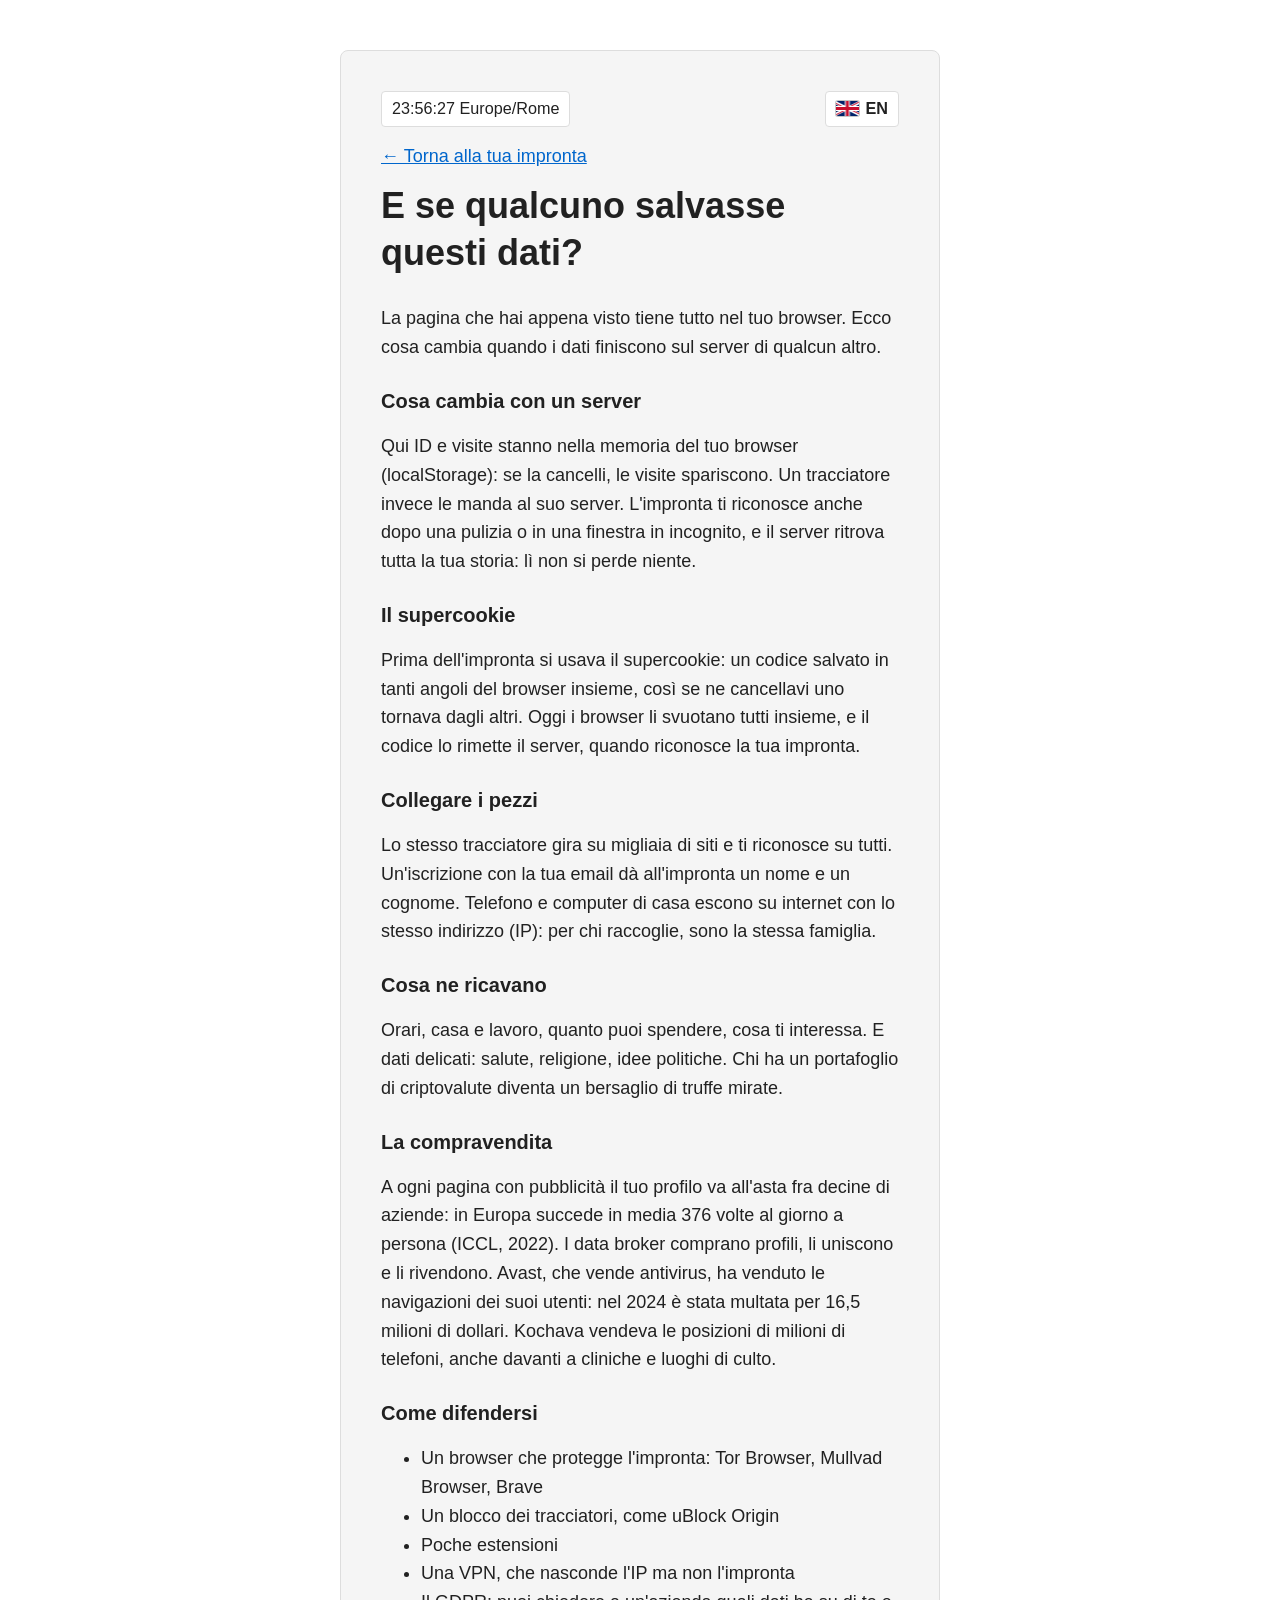
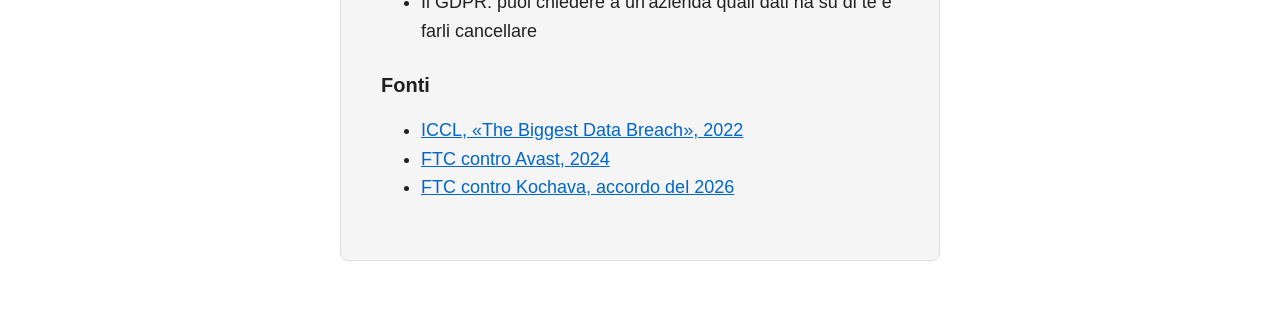
==== server/index.html @ 1a207816 "feat: pagina "E se qualcuno salvasse questi dati?" e grafica piu' coerente - server/index.html (df.a" ====
<!DOCTYPE html>
<html lang="it">
<!--
  File: server/index.html
  Author: AlbGri
  Copyright: (c) 2026 Alberto G. - Licensed under AGPL-3.0
  Created: 2026-11-08
  Description: Cosa farebbe con questi dati chi li salva su un server
-->
<head>
    <meta charset="UTF-8">
    <meta name="viewport" content="width=device-width, initial-scale=1.0">

    <!-- Profilo di visibilita' "solo col link": l'unica misura che vale anche su github.io -->
    <meta name="robots" content="noindex">

    <meta name="referrer" content="no-referrer">

    <meta http-equiv="Content-Security-Policy" content="
        default-src 'self';
        script-src 'self';
        connect-src 'self';
        style-src 'self';
        img-src 'self' data:;
        frame-src 'none';
        font-src 'self';
        base-uri 'self';
        upgrade-insecure-requests
    ">

    <title data-i18n="server.titolo">Digital Fingerprint</title>

    <link rel="license" href="https://www.gnu.org/licenses/agpl-3.0.html">

    <link rel="icon" type="image/png" href="../favicon.png">
    <link rel="stylesheet" href="../css/style.css">

    <script src="../js/i18n.js" defer></script>
    <script src="../js/clock.js" defer></script>
    <script src="../js/torna.js" defer></script>
</head>
<body>
    <main class="form-container server-pagina">
        <div class="top-bar">
            <button id="clock" type="button" class="clock" aria-controls="timezone-select"></button>
            <button id="language-toggle" type="button" class="language-toggle"></button>
            <select id="timezone-select" class="timezone-select" hidden></select>
        </div>

        <a href="../" class="torna" data-torna data-i18n="server.torna"></a>

        <h1 data-i18n="server.titolo"></h1>
        <p data-i18n="server.intro"></p>

        <h2 data-i18n="server.c1.titolo"></h2>
        <p data-i18n="server.c1.testo"></p>

        <h2 data-i18n="server.c2.titolo"></h2>
        <p data-i18n="server.c2.testo"></p>

        <h2 data-i18n="server.c3.titolo"></h2>
        <p data-i18n="server.c3.testo"></p>

        <h2 data-i18n="server.c4.titolo"></h2>
        <p data-i18n="server.c4.testo"></p>

        <h2 data-i18n="server.c5.titolo"></h2>
        <p data-i18n="server.c5.testo"></p>

        <h2 data-i18n="server.c6.titolo"></h2>
        <ul>
            <li data-i18n="server.c6.browser"></li>
            <li data-i18n="server.c6.blocco"></li>
            <li data-i18n="server.c6.estensioni"></li>
            <li data-i18n="server.c6.vpn"></li>
            <li data-i18n="server.c6.gdpr"></li>
        </ul>

        <h2 data-i18n="server.fonti"></h2>
        <ul>
            <li><a href="https://iccl.ie/news/iccl-report-on-the-scale-of-real-time-bidding-data-broadcasts-in-the-u-s-and-europe" rel="noopener" data-i18n="server.fonti.iccl"></a></li>
            <li><a href="https://www.ftc.gov/news-events/news/press-releases/2024/02/ftc-order-will-ban-avast-selling-browsing-data-advertising-purposes-require-it-pay-165-million-over" rel="noopener" data-i18n="server.fonti.avast"></a></li>
            <li><a href="https://www.ftc.gov/news-events/news/press-releases/2026/05/ftc-ban-kochava-subsidiary-selling-sensitive-location-data-settle-charges-they-sold-location-data" rel="noopener" data-i18n="server.fonti.kochava"></a></li>
        </ul>
    </main>
</body>
</html>
---- css/style.css ----
/**
 * File: style.css
 * Author: AlbGri
 * Copyright: (c) 2025 Alberto G. - Licensed under AGPL-3.0
 * Created: 2025-10-22
 * Description: Stili della pagina, presi da quelli di albgri.com: solo le regole usate
 */

/* ==================== VARIABILI CSS ==================== */
:root {
    /* Palette colori principale con contrasto WCAG AA */
    --color-primary: #0066cc;
    --color-text: #212121;
    --color-text-light: #666666;
    --color-background: #f5f5f5;
    --color-border: #dddddd;
    --color-code-bg: #f4f4f4;

    /* Colori semantici */
    --color-error: #d32f2f;
    --color-error-bg: #ffe6e6;
    --color-button-success: #4CAF50;
    --color-button-success-hover: #45a049;
    --color-body-bg: #ffffff;
    --color-fp-data-border: rgba(0, 0, 0, 0.05);

    /* Dimensioni e spaziature con logical properties */
    --max-width: 800px;
    --border-radius: 4px;
    --border-radius-md: 5px;
    --border-radius-lg: 8px;
    --spacing-sm: 10px;
    --spacing-md: 15px;
    --spacing-lg: 20px;
    --spacing-xl: 40px;

    /* Transizioni */
    --transition-fast: 0.2s ease-in-out;

    /* Focus outline per accessibilita */
    --focus-outline: 2px solid var(--color-primary);
    --focus-offset: 2px;
}

/* ==================== CASCADE LAYERS ==================== */
/* Organizzazione CSS in layer per specificita controllata */

@layer reset, base, components;

@layer reset {
    /* Box-sizing universale per calcoli dimensioni piu prevedibili */
    *,
    *::before,
    *::after {
        box-sizing: border-box;
    }

    /* Reset margini e padding */
    html, body {
        margin: 0;
        padding: 0;
    }
}

@layer base {
    /* ==================== STILI BASE ==================== */
    
    /* Centralizzazione cursor per elementi interattivi */
    button, .btn-verde {
        cursor: pointer;
    }

    /* Pulsanti con il carattere della pagina: il browser darebbe il suo, diverso dai link */
    button {
        font: inherit;
    }
    
    body {
        font-family: -apple-system, BlinkMacSystemFont, 'Segoe UI', Roboto, 'Helvetica Neue', Arial, sans-serif;
        max-width: var(--max-width);
        margin-block: 50px;
        margin-inline: auto;
        padding-inline: var(--spacing-lg);
        line-height: 1.6;
        color: var(--color-text);
        background-color: var(--color-body-bg);

        /* Migliora rendering del testo */
        -webkit-font-smoothing: antialiased;
        -moz-osx-font-smoothing: grayscale;
        text-rendering: optimizeLegibility;
    }

    h1, h2, h3, h4, h5, h6 {
        line-height: 1.3;
        margin-block-start: 1.5em;
        margin-block-end: 0.5em;
    }

    h1 {
        color: var(--color-text);
        border-block-end: 2px solid var(--color-text);
        padding-block-end: var(--spacing-sm);
        margin-block-start: 0;
        font-size: 2em;
    }

    /* Focus visibile per accessibilita WCAG 2.1 */
    a, button, input, textarea, select {
        &:focus {
            outline: var(--focus-outline);
            outline-offset: var(--focus-offset);
        }

        /* Rimuovi outline per mouse, mantienilo per tastiera */
        &:focus:not(:focus-visible) {
            outline: none;
        }

        &:focus-visible {
            outline: var(--focus-outline);
            outline-offset: var(--focus-offset);
        }
    }
}

@layer components {
    /* ==================== ACCESSIBILITA ==================== */
    
    /* Skip link per screen reader WCAG 2.1 */
    .skip-link {
        position: absolute;
        inset-block-start: 0;
        inset-inline-start: 0;
        /* spostato della sua altezza, qualunque sia: un valore fisso lo lasciava sporgere */
        transform: translateY(calc(-100% - 4px));
        background: var(--color-primary);
        color: white;
        padding-block: 8px;
        padding-inline: 16px;
        text-decoration: none;
        z-index: 100;
        font-weight: bold;

        &:focus {
            transform: none;
        }
    }

    /* Bottone verde delle azioni */
    .btn-verde {
        background-color: var(--color-button-success);
        color: white;
        padding-block: 0.75rem;
        padding-inline: 2rem;
        border: none;
        border-radius: var(--border-radius);
        font-size: 1rem;
        font-weight: 500;
        transition: background-color var(--transition-fast);
        min-block-size: 44px;
        min-inline-size: 44px;

        &:hover {
            background-color: var(--color-button-success-hover);
        }

        &:disabled,
        &[aria-busy="true"] {
            opacity: 0.6;
            cursor: not-allowed;
        }
    }

    .fingerprint-section {
        margin-block: var(--spacing-lg);
    }

    /* Riquadro che contiene la pagina */
    .form-container {
        max-inline-size: 600px;
        margin-block: 2rem;
        margin-inline: auto;
        padding: 2rem;
        background: var(--color-background);
        border-radius: var(--border-radius-lg);
        border: 1px solid var(--color-border);

        h1 {
            margin-block-start: 0;
            border-block-end: 0;
        }
    }

    /* Barra in alto: orologio con il fuso a sinistra, lingua a destra, elenco dei fusi sotto */
    .top-bar {
        display: flex;
        flex-wrap: wrap;
        justify-content: space-between;
        align-items: center;
        gap: var(--spacing-sm);
        margin-block-end: var(--spacing-md);
    }

    .clock,
    .language-toggle,
    .timezone-select {
        font: inherit;
        font-size: 0.9em;
        padding: 4px 10px;
        color: var(--color-text);
        background: var(--color-body-bg);
        border: 1px solid var(--color-border);
        border-radius: var(--border-radius);
    }

    /* Un fuso lungo (America/Argentina/Buenos_Aires) non deve allargare la pagina sul telefono */
    .clock {
        min-inline-size: 0;
        overflow: hidden;
        text-overflow: ellipsis;
        white-space: nowrap;
        font-variant-numeric: tabular-nums;
    }

    .timezone-select {
        flex-basis: 100%;
        min-inline-size: 0;
    }

    /* Mostra la lingua verso cui si passa: bandiera disegnata qui, non emoji (su Windows diventa due lettere) */
    .language-toggle {
        display: inline-flex;
        align-items: center;
        gap: 0.4em;
        white-space: nowrap;
        font-weight: 600;
    }

    .language-toggle::before {
        content: '';
        width: 1.4em;
        height: 0.93em;
        border-radius: 2px;
        box-shadow: 0 0 0 1px rgb(128 128 128 / 0.45);
        background: center / cover no-repeat;
    }

    .language-toggle[data-flag='en']::before {
        background-image: url("data:image/svg+xml,%3Csvg%20xmlns%3D'http%3A%2F%2Fwww.w3.org%2F2000%2Fsvg'%20viewBox%3D'0%200%2060%2030'%3E%3CclipPath%20id%3D'c'%3E%3Cpath%20d%3D'M30%2015h30v15zv15H0zH0V0zV0h30z'%2F%3E%3C%2FclipPath%3E%3Cpath%20d%3D'M0%200v30h60V0z'%20fill%3D'%23012169'%2F%3E%3Cpath%20d%3D'M0%200l60%2030m0-30L0%2030'%20stroke%3D'%23fff'%20stroke-width%3D'6'%2F%3E%3Cpath%20d%3D'M0%200l60%2030m0-30L0%2030'%20clip-path%3D'url(%23c)'%20stroke%3D'%23C8102E'%20stroke-width%3D'4'%2F%3E%3Cpath%20d%3D'M30%200v30M0%2015h60'%20stroke%3D'%23fff'%20stroke-width%3D'10'%2F%3E%3Cpath%20d%3D'M30%200v30M0%2015h60'%20stroke%3D'%23C8102E'%20stroke-width%3D'6'%2F%3E%3C%2Fsvg%3E");
    }

    .language-toggle[data-flag='it']::before {
        background-image: url("data:image/svg+xml,%3Csvg%20xmlns%3D'http%3A%2F%2Fwww.w3.org%2F2000%2Fsvg'%20viewBox%3D'0%200%203%202'%3E%3Cpath%20d%3D'M0%200h1v2H0z'%20fill%3D'%23009246'%2F%3E%3Cpath%20d%3D'M1%200h1v2H1z'%20fill%3D'%23fff'%2F%3E%3Cpath%20d%3D'M2%200h1v2H2z'%20fill%3D'%23CE2B37'%2F%3E%3C%2Fsvg%3E");
    }

    /* Classe utility per nascondere elementi */
    .hidden {
        display: none;
    }

    .error {
        color: var(--color-error);
        padding: var(--spacing-lg);
        background-color: var(--color-error-bg);
        border-radius: var(--border-radius-md);
        border-inline-start: 4px solid var(--color-error);
        margin-block: var(--spacing-lg);

        strong {
            display: block;
            margin-block-end: var(--spacing-sm);
            font-size: 1.1em;
        }
    }

    /* ==================== FOOTER ==================== */
    
    footer {
        margin-block-start: var(--spacing-xl);
        padding-block-start: var(--spacing-lg);
        border-block-start: 1px solid var(--color-border);
        text-align: center;
        color: var(--color-text-light);
        font-size: 0.9em;
    }

    footer a {
        color: var(--color-primary);
    }
}

/* ==================== FINGERPRINT VIEWER - Privacy Awareness Tool ==================== */
.fp-content {
    margin-block-start: 0;
    padding: var(--spacing-md);
    background: var(--color-background);
    border: 1px solid var(--color-border);
    border-radius: var(--border-radius-md);
}

.fp-warning {
    padding: 12px;
    margin-block-end: 16px;
    background: var(--color-error-bg);
    border-inline-start: 4px solid var(--color-error);
    border-radius: var(--border-radius);
    font-size: 13px;
    line-height: 1.5;
}

.fp-warning strong {
    display: block;
    margin-block-end: 4px;
    color: var(--color-error);
}

/* Elenco dei componenti esclusi dal calcolo: una classe invece dello style inline,
   che la CSP della pagina (style-src 'self') blocca */
.fp-invalid-list {
    margin: 8px 0 0 20px;
    padding: 0;
}

/* Nome e valore sulla stessa riga: il titolo del riquadro resta a blocco */
.fp-invalid-list strong {
    display: inline;
}

/* Ritratto in cima: le conclusioni prima dei dati da cui vengono */
.fp-ritratto {
    padding: 14px 16px;
    margin-block-end: 16px;
    background: var(--color-code-bg);
    border-inline-start: 4px solid var(--color-primary);
    border-radius: var(--border-radius);
    line-height: 1.6;
}

.fp-ritratto-titolo {
    font-size: 19px;
    margin-block: 0 8px;
}

.fp-ritratto-testo {
    font-size: 16px;
}

/* Pulsante verso la pagina server/, sotto il ritratto: come quello dei permessi */
.fp-server-link {
    text-align: center;
    margin-block: 0 20px;
}

.fp-server-link a {
    display: inline-block;
    text-decoration: none;
}

/* Pagina server/: titolo lungo un po' piu' piccolo, capitoli brevi da leggere */
.server-pagina h1 {
    font-size: 2em;
}

.server-pagina h2 {
    font-size: 20px;
    margin-block: 26px 6px;
}

.server-pagina p,
.server-pagina li {
    line-height: 1.6;
}

.server-pagina a {
    color: var(--color-primary);
}

.torna {
    display: inline-block;
    margin-block-end: 12px;
}

.fp-section {
    margin-block-end: 20px;
}

.fp-group-title {
    font-size: 17px;
    margin-block: 28px 12px;
}

.fp-group-title:first-of-type {
    margin-block-start: 8px;
}

/* Spiegazione della tecnica e riga di permessi e servizi, sotto il titolo della sezione */
.fp-section-note {
    margin-block: 0 4px;
    font-size: 13px;
    line-height: 1.5;
}

.fp-section-tag {
    margin-block: 0 8px;
    font-size: 12px;
    color: var(--color-text-light);
}

.fp-section-title {
    font-size: 14px;
    font-weight: 600;
    color: var(--color-primary);
    margin-block-end: 8px;
    padding-block-end: 4px;
    border-block-end: 1px solid var(--color-border);
}

.fp-data-list {
    margin: 0;
    padding: 0;
}

.fp-data-item {
    display: flex;
    justify-content: space-between;
    gap: 12px;
    padding-block: 6px;
    border-block-end: 1px solid var(--color-fp-data-border);
    font-size: 12px;
}

.fp-data-item:last-child {
    border-block-end: none;
}

.fp-label {
    font-weight: 600;
    color: var(--color-text);
    flex-shrink: 0;
}

.fp-value {
    text-align: end;
    color: var(--color-text-light);
    margin: 0;
    word-break: break-word;
}

.fp-loading,
.fp-error {
    text-align: center;
    padding: 12px;
    color: var(--color-text-light);
    font-size: 13px;
}

.fp-error {
    color: var(--color-error);
}

/* ========================================
   FINGERPRINT - Nuove Tecniche Avanzate
   ======================================== */

/* Progress bar per analisi pesante */
.progress-container {
  width: 100%;
  background-color: var(--color-border);
  border-radius: var(--border-radius);
  overflow: hidden;
  margin-block: var(--spacing-sm);
}

.progress-bar {
  height: 24px;
  background-color: var(--color-button-success);
  transition: width 0.3s ease-in-out;
  display: flex;
  align-items: center;
  justify-content: center;
  color: white;
  font-size: 0.85em;
  font-weight: bold;
}

/* ==================== MEDIA QUERIES (MOBILE-FIRST) ==================== */

/* Tablet e desktop */
@media (min-width: 768px) {
    body {
        padding-inline: var(--spacing-xl);
        font-size: 17px;
    }

    .form-container {
        padding: 2.5rem;
    }

    h1 {
        font-size: 2.5em;
    }
}

/* Desktop large */
@media (min-width: 1024px) {
    body {
        font-size: 18px;
    }
}

/* Mobile piccoli */
@media (max-width: 480px) {
    body {
        padding-inline: var(--spacing-md);
        margin-block: 30px;
    }

    h1 {
        font-size: 1.75em;
    }
}

/* Preferenze utente per movimento ridotto WCAG 2.1 */
@media (prefers-reduced-motion: reduce) {
    *,
    *::before,
    *::after {
        animation-duration: 0.01ms !important;
        animation-iteration-count: 1 !important;
        transition-duration: 0.01ms !important;
        scroll-behavior: auto !important;
    }
}

/* Modalita scura con contrasti WCAG AA */
@media (prefers-color-scheme: dark) {
    :root {
        --color-primary: #4da3ff;
        --color-text: #e0e0e0;
        --color-text-light: #c0c0c0;
        --color-background: #1e1e1e;
        --color-border: #404040;
        --color-code-bg: #2a2a2a;
        --color-error-bg: #3d1a1a;
        --color-error: #ff6b6b;
        --color-body-bg: #121212;
        --color-fp-data-border: rgba(255, 255, 255, 0.1);
    }
}

/* Contrasto elevato per utenti con necessita specifiche */
@media (prefers-contrast: high) {
    :root {
        --color-border: #000000;
        --focus-outline: 3px solid #000000;
    }

    body {
        color: #000000;
    }
}

/* ============================================================
   SEZIONE ANALISI AVANZATA CON PERMESSI
   ============================================================
   Stili per la sezione delle card dei permessi nella pagina
   index.html. Questi stili sostituiscono gli inline
   styles per rispettare la Content Security Policy (CSP)
   che vieta 'unsafe-inline' nella direttiva style-src.
   
   Autore: AlbGri
   Data: 2025-10-27
   ============================================================ */

/* Contenitore principale sezione permessi
   Nascosto di default, mostrato tramite toggle JavaScript */
#advanced-permissions-section {
    display: none;
    margin-top: 30px;
}

/* Classe per mostrare la sezione quando attivata da JS
   Usata da toggleAdvancedSection() in fingerprint-permissions.js */
#advanced-permissions-section.visible {
    display: block;
}

/* Titolo sezione permessi - Allineamento centrale */
#advanced-permissions-section h2 {
    text-align: center;
    color: var(--color-text);
    margin-bottom: 10px;
}

/* Paragrafo introduttivo sezione permessi */
#advanced-permissions-section > p {
    text-align: center;
    color: var(--color-text-light);
    margin-bottom: 30px;
    line-height: 1.6;
}

/* Divisore contenente pulsante toggle sezione
   Centra il pulsante principale "Scopri cosa posso vedere" */
.permissions-divider {
    text-align: center;
    margin: 30px 0;
}

.demo-data {
    text-align: center;
    margin-block-start: var(--spacing-xl);
}

/* Pulsante principale per mostrare sezione permessi
   Dimensioni maggiorate per visibilita */
.permissions-toggle-button,
.fp-server-link a {
    font-size: 1.1em;
    padding: 15px 30px;
}

/* Card singola permesso (elemento details)
   Ogni card rappresenta una feature che richiede autorizzazione */
.permission-card {
    margin-bottom: 20px;
    padding: 20px;
    border: 2px solid var(--color-border);
    border-radius: var(--border-radius-md);
    background-color: var(--color-background);
    transition: border-color var(--transition-fast);
}

/* Effetto hover sulle card per feedback visivo */
.permission-card:hover {
    border-color: var(--color-primary);
}

/* Titolo cliccabile della card (elemento summary)
   Cliccabile per espandere/collassare il contenuto */
.permission-card summary {
    cursor: pointer;
    font-weight: bold;
    font-size: 1.1em;
    padding: 10px;
    color: var(--color-text);
    list-style: none;
    user-select: none;
    transition: color var(--transition-fast);
}

/* Hover sul titolo per feedback interattivo */
.permission-card summary:hover {
    color: var(--color-primary);
}

/* Rimuove marker triangolare di default dell'elemento details
   Compatibilita cross-browser (webkit/standard) */
.permission-card summary::-webkit-details-marker {
    display: none;
}

.permission-card summary::marker {
    display: none;
}

/* Contenitore interno della card aperta
   Contiene descrizione e pulsante azione */
.permission-card > div {
    margin-top: 15px;
}

/* Paragrafo descrittivo all'interno della card
   Spiega cosa fa la feature e rischi privacy */
.permission-card > div > p {
    color: var(--color-text-light);
    margin-bottom: 15px;
    line-height: 1.6;
}

/* Container per visualizzare risultati dopo richiesta permesso
   Popolato dinamicamente da JavaScript */
.permission-result {
    margin-top: 15px;
    padding: 10px;
    background-color: var(--color-code-bg);
    border-radius: var(--border-radius);
    border: 1px solid var(--color-border);
    font-size: 0.95em;
    min-height: 40px;
}

/* Stile per messaggi di errore nei risultati
   Usato quando richiesta permesso fallisce */
.permission-result .error,
.permission-result p.error {
    color: var(--color-error);
    font-weight: bold;
}

/* Pulsanti azione all'interno delle card
   Mantiene margine superiore per spaziatura */
.permission-card .btn-verde {
    margin-top: 10px;
}

/* Stato successo per pulsanti dopo concessione permesso
   Aggiunta classe 'success' tramite JavaScript */
.permission-card .btn-verde.success {
    background-color: var(--color-button-success);
    cursor: default;
    opacity: 0.9;
}

/* Stato hover per pulsanti successo - nessun effetto */
.permission-card .btn-verde.success:hover {
    background-color: var(--color-button-success);
}

/* Titoli h4 e h5 all'interno dei risultati
   Usati per strutturare output complessi (es. lista dispositivi) */
.permission-result h4,
.permission-result h5 {
    margin-top: 10px;
    margin-bottom: 5px;
    color: var(--color-text);
}

/* Liste non ordinate nei risultati
   Usate per elencare dispositivi o dati strutturati */
.permission-result ul {
    margin: 5px 0 10px 20px;
    padding: 0;
}

.permission-result li {
    margin-bottom: 3px;
}

/* Testo letto dagli appunti: va a capo e resta dentro la card anche se e' una riga lunga,
   e un testo molto lungo scorre invece di allungare la pagina */
.permission-result .clipboard-text {
    white-space: pre-wrap;
    word-break: break-word;
    max-height: 200px;
    overflow-y: auto;
}

/* Liste descrittive (dl/dt/dd) nei risultati
   Usate per coppie chiave-valore (es. coordinate GPS) */
.permission-result dl {
    margin: 10px 0;
}

.permission-result dt {
    font-weight: bold;
    margin-top: 5px;
}

.permission-result dd {
    margin-left: 20px;
    margin-bottom: 5px;
}

/* Warning educativo finale nella sezione permessi
   Mantiene margine superiore adeguato */
#advanced-permissions-section .fp-warning {
    margin-top: 30px;
}

/* Banner finto per il blocco della pubblicita': fuori dalla vista ma con un'altezza, che un
   bloccatore azzera nascondendolo */
.esca-pubblicita {
    position: absolute;
    left: -10000px;
    top: 0;
    width: 1px;
    height: 1px;
}
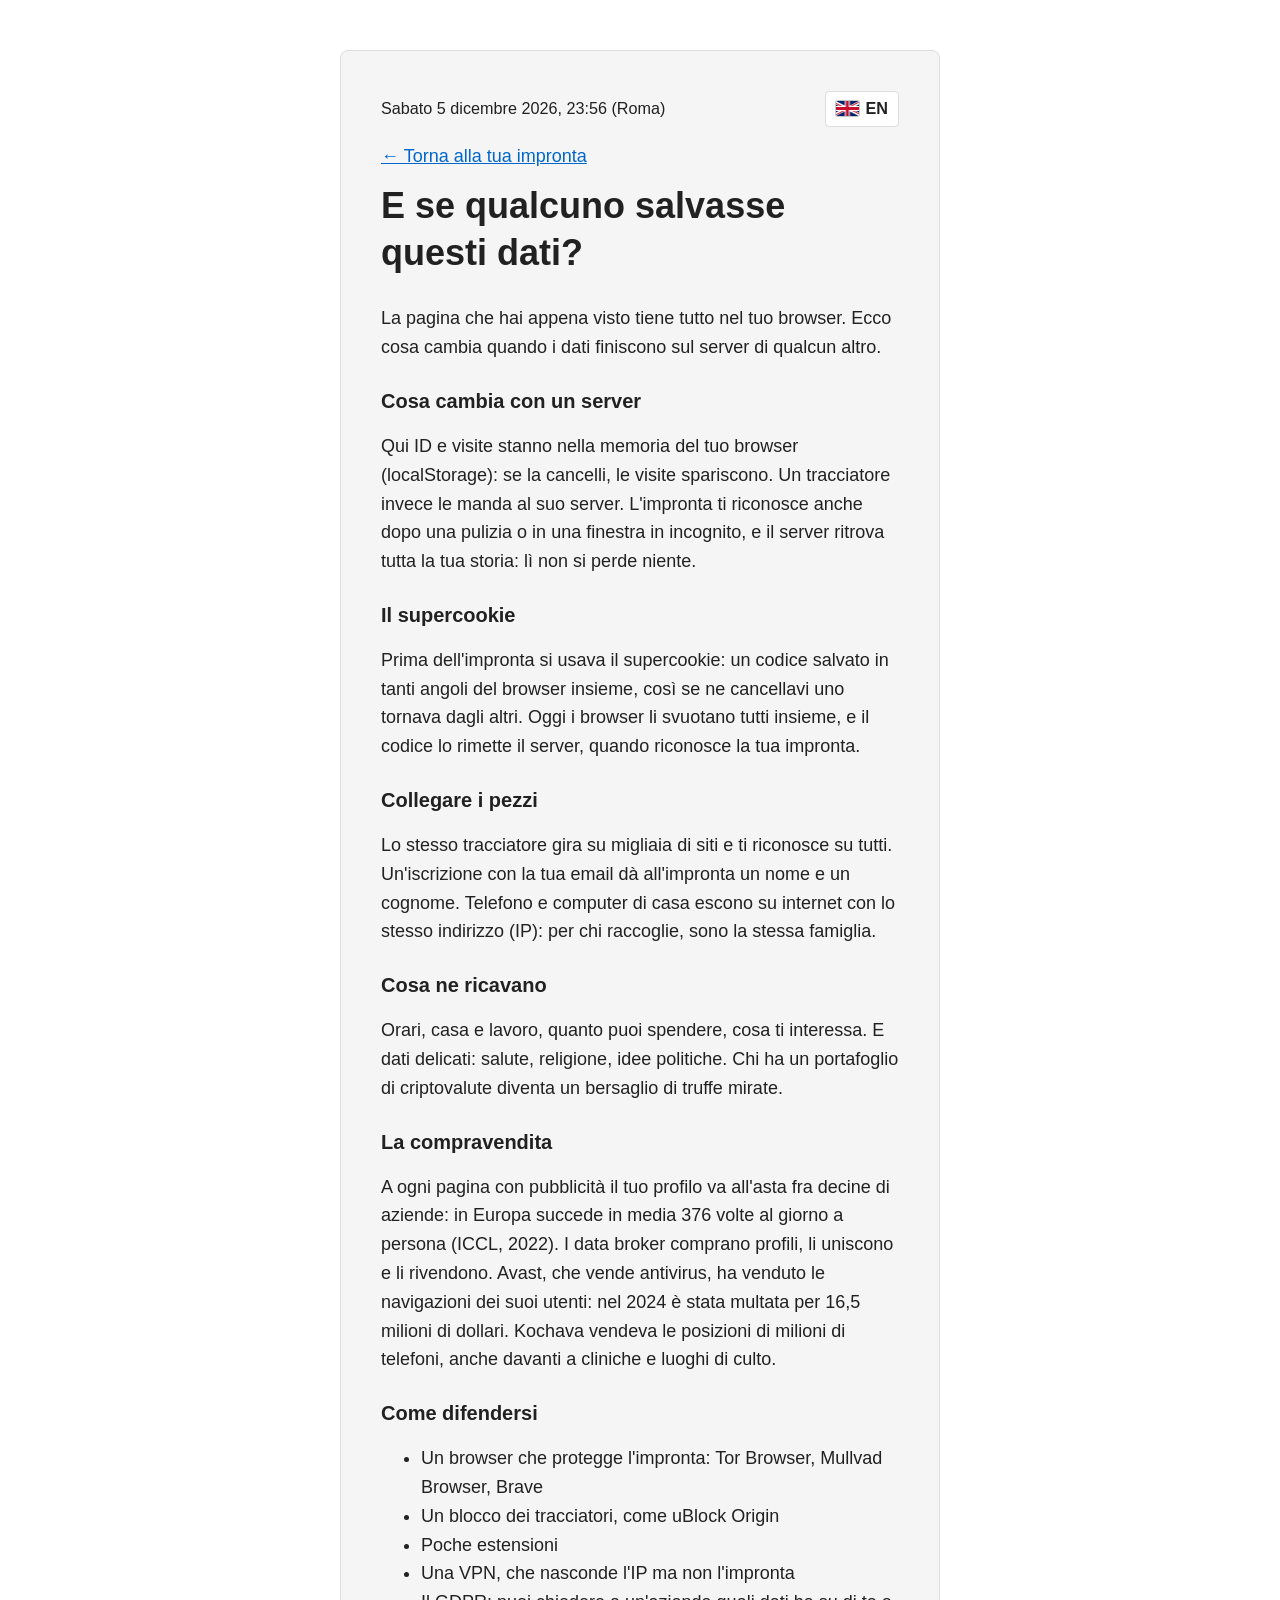
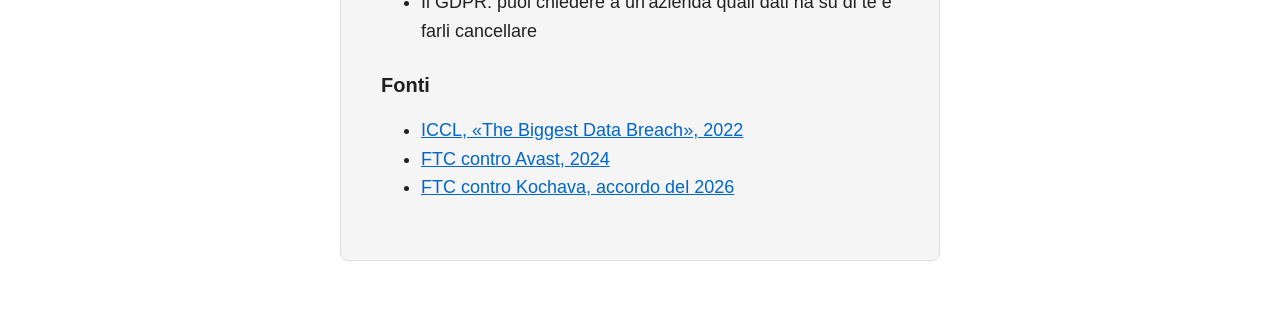
==== commit 3cd01f23: "feat: orologio con data e ora di Roma, senza scelta del fuso Le ore della pagina (visite, posizione)" ====
--- a/server/index.html
+++ b/server/index.html
@@ -42,9 +42,8 @@
 <body>
     <main class="form-container server-pagina">
         <div class="top-bar">
-            <button id="clock" type="button" class="clock" aria-controls="timezone-select"></button>
+            <span id="clock" class="clock"></span>
             <button id="language-toggle" type="button" class="language-toggle"></button>
-            <select id="timezone-select" class="timezone-select" hidden></select>
         </div>
 
         <a href="../" class="torna" data-torna data-i18n="server.torna"></a>
--- a/css/style.css
+++ b/css/style.css
@@ -192,7 +192,7 @@
         }
     }
 
-    /* Barra in alto: orologio con il fuso a sinistra, lingua a destra, elenco dei fusi sotto */
+    /* Barra in alto: data e ora di Roma a sinistra, lingua a destra */
     .top-bar {
         display: flex;
         flex-wrap: wrap;
@@ -202,9 +202,14 @@
         margin-block-end: var(--spacing-md);
     }
 
-    .clock,
-    .language-toggle,
-    .timezone-select {
+    /* Sul telefono la data va a capo accanto alla lingua, invece di spingerla sotto */
+    .clock {
+        flex: 1 1 0;
+        font-size: 0.9em;
+    }
+
+    /* Mostra la lingua verso cui si passa: bandiera disegnata qui, non emoji (su Windows diventa due lettere) */
+    .language-toggle {
         font: inherit;
         font-size: 0.9em;
         padding: 4px 10px;
@@ -212,24 +217,6 @@
         background: var(--color-body-bg);
         border: 1px solid var(--color-border);
         border-radius: var(--border-radius);
-    }
-
-    /* Un fuso lungo (America/Argentina/Buenos_Aires) non deve allargare la pagina sul telefono */
-    .clock {
-        min-inline-size: 0;
-        overflow: hidden;
-        text-overflow: ellipsis;
-        white-space: nowrap;
-        font-variant-numeric: tabular-nums;
-    }
-
-    .timezone-select {
-        flex-basis: 100%;
-        min-inline-size: 0;
-    }
-
-    /* Mostra la lingua verso cui si passa: bandiera disegnata qui, non emoji (su Windows diventa due lettere) */
-    .language-toggle {
         display: inline-flex;
         align-items: center;
         gap: 0.4em;
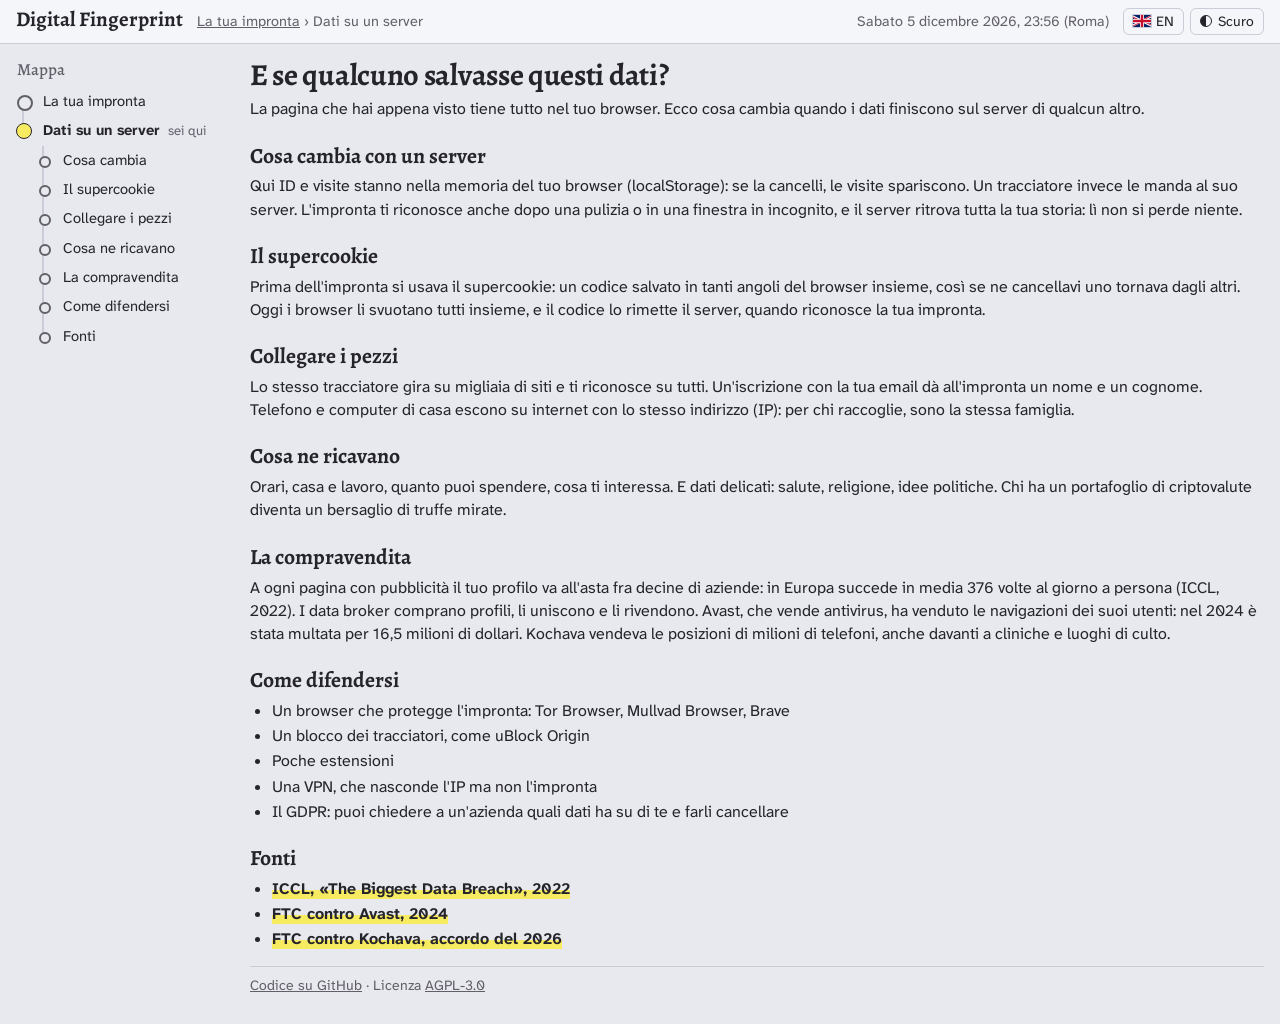
==== commit 9f13f314: "feat: stile comune AlbGri, tema chiaro e scuro, mappa della pagina Foglio comune 2026-11-24.2 e cara" ====
--- a/server/index.html
+++ b/server/index.html
@@ -32,41 +32,60 @@
 
     <link rel="license" href="https://www.gnu.org/licenses/agpl-3.0.html">
 
+    <meta name="theme-color" content="#f4f6fa" media="(prefers-color-scheme: light)">
+    <meta name="theme-color" content="#232025" media="(prefers-color-scheme: dark)">
+
     <link rel="icon" type="image/png" href="../favicon.png">
+    <link rel="stylesheet" href="../css/caratteri/caratteri.css">
+    <link rel="stylesheet" href="../css/stile-comune.css">
     <link rel="stylesheet" href="../css/style.css">
 
+    <script src="../js/tema.js"></script>
     <script src="../js/i18n.js" defer></script>
     <script src="../js/clock.js" defer></script>
     <script src="../js/torna.js" defer></script>
+    <script src="../js/mappa.js" defer></script>
 </head>
 <body>
-    <main class="form-container server-pagina">
-        <div class="top-bar">
-            <span id="clock" class="clock"></span>
-            <button id="language-toggle" type="button" class="language-toggle"></button>
-        </div>
+    <header class="barra">
+        <a class="marchio" href="../" data-torna>Digital Fingerprint</a>
+        <span class="briciole"><a href="../" data-torna data-i18n="mappa.demo"></a> › <span data-i18n="mappa.server"></span></span>
+        <span id="clock" class="aggiornato" data-orologio></span>
+        <span class="controlli">
+            <button id="language-toggle" type="button" class="btn lingua"><span class="bandiera"></span><span class="et"></span></button>
+            <button id="tema-toggle" type="button" class="btn tema" aria-label="Passa al tema scuro"><i></i><span class="et">Scuro</span></button>
+        </span>
+    </header>
 
-        <a href="../" class="torna" data-torna data-i18n="server.torna"></a>
+    <div class="pagina">
+    <nav id="mappa" aria-labelledby="mappa-titolo">
+        <h2 id="mappa-titolo" data-i18n="mappa.titolo"></h2>
+        <ul>
+            <li><a href="../" data-torna data-i18n="mappa.demo"></a></li>
+            <li><a href="#" aria-current="page" data-i18n="mappa.server"></a></li>
+        </ul>
+    </nav>
 
+    <main class="documento">
         <h1 data-i18n="server.titolo"></h1>
         <p data-i18n="server.intro"></p>
 
-        <h2 data-i18n="server.c1.titolo"></h2>
+        <h2 id="capitolo-1" data-i18n="server.c1.titolo"></h2>
         <p data-i18n="server.c1.testo"></p>
 
-        <h2 data-i18n="server.c2.titolo"></h2>
+        <h2 id="capitolo-2" data-i18n="server.c2.titolo"></h2>
         <p data-i18n="server.c2.testo"></p>
 
-        <h2 data-i18n="server.c3.titolo"></h2>
+        <h2 id="capitolo-3" data-i18n="server.c3.titolo"></h2>
         <p data-i18n="server.c3.testo"></p>
 
-        <h2 data-i18n="server.c4.titolo"></h2>
+        <h2 id="capitolo-4" data-i18n="server.c4.titolo"></h2>
         <p data-i18n="server.c4.testo"></p>
 
-        <h2 data-i18n="server.c5.titolo"></h2>
+        <h2 id="capitolo-5" data-i18n="server.c5.titolo"></h2>
         <p data-i18n="server.c5.testo"></p>
 
-        <h2 data-i18n="server.c6.titolo"></h2>
+        <h2 id="capitolo-6" data-i18n="server.c6.titolo"></h2>
         <ul>
             <li data-i18n="server.c6.browser"></li>
             <li data-i18n="server.c6.blocco"></li>
@@ -75,12 +94,23 @@
             <li data-i18n="server.c6.gdpr"></li>
         </ul>
 
-        <h2 data-i18n="server.fonti"></h2>
+        <h2 id="fonti" data-i18n="server.fonti"></h2>
         <ul>
-            <li><a href="https://iccl.ie/news/iccl-report-on-the-scale-of-real-time-bidding-data-broadcasts-in-the-u-s-and-europe" rel="noopener" data-i18n="server.fonti.iccl"></a></li>
-            <li><a href="https://www.ftc.gov/news-events/news/press-releases/2024/02/ftc-order-will-ban-avast-selling-browsing-data-advertising-purposes-require-it-pay-165-million-over" rel="noopener" data-i18n="server.fonti.avast"></a></li>
-            <li><a href="https://www.ftc.gov/news-events/news/press-releases/2026/05/ftc-ban-kochava-subsidiary-selling-sensitive-location-data-settle-charges-they-sold-location-data" rel="noopener" data-i18n="server.fonti.kochava"></a></li>
+            <li><a href="https://iccl.ie/news/iccl-report-on-the-scale-of-real-time-bidding-data-broadcasts-in-the-u-s-and-europe" class="rimando" rel="noopener" data-i18n="server.fonti.iccl"></a></li>
+            <li><a href="https://www.ftc.gov/news-events/news/press-releases/2024/02/ftc-order-will-ban-avast-selling-browsing-data-advertising-purposes-require-it-pay-165-million-over" class="rimando" rel="noopener" data-i18n="server.fonti.avast"></a></li>
+            <li><a href="https://www.ftc.gov/news-events/news/press-releases/2026/05/ftc-ban-kochava-subsidiary-selling-sensitive-location-data-settle-charges-they-sold-location-data" class="rimando" rel="noopener" data-i18n="server.fonti.kochava"></a></li>
         </ul>
+
+        <footer class="piede">
+            <p class="solo-telefono" data-orologio></p>
+            <p>
+                <a href="https://github.com/AlbGri/digital-fingerprint" data-i18n="footer.codice"></a>
+                &middot; <span data-i18n="footer.licenza"></span> <a href="https://www.gnu.org/licenses/agpl-3.0.html">AGPL-3.0</a>
+            </p>
+        </footer>
     </main>
+    </div>
+
+    <button type="button" class="btn fab" id="apri-mappa" aria-controls="mappa" aria-expanded="false"></button>
 </body>
 </html>
--- a/css/caratteri/caratteri.css
+++ b/css/caratteri/caratteri.css
@@ -0,0 +1,35 @@
+/* Caratteri dello stile comune AlbGri: si copia insieme a stile-comune.css e si collega prima di esso.
+   File variabili: un woff2 copre tutti i pesi (Alegreya 400-900, Atkinson Hyperlegible Next 200-800).
+   Licenze: OFL-*.txt in questa cartella. */
+
+@font-face {
+  font-family: Alegreya;
+  font-weight: 500 700;
+  font-display: swap;
+  src: url('alegreya-latin.woff2') format('woff2');
+  unicode-range: U+0000-00FF, U+0131, U+0152-0153, U+02BB-02BC, U+02C6, U+02DA, U+02DC, U+0304, U+0308, U+0329, U+2000-206F, U+20AC, U+2122, U+2191, U+2193, U+2212, U+2215, U+FEFF, U+FFFD;
+}
+
+@font-face {
+  font-family: Alegreya;
+  font-weight: 500 700;
+  font-display: swap;
+  src: url('alegreya-latin-ext.woff2') format('woff2');
+  unicode-range: U+0100-02BA, U+02BD-02C5, U+02C7-02CC, U+02CE-02D7, U+02DD-02FF, U+0304, U+0308, U+0329, U+1D00-1DBF, U+1E00-1E9F, U+1EF2-1EFF, U+2020, U+20A0-20AB, U+20AD-20C4, U+2113, U+2C60-2C7F, U+A720-A7FF;
+}
+
+@font-face {
+  font-family: 'Atkinson Hyperlegible Next';
+  font-weight: 400 700;
+  font-display: swap;
+  src: url('atkinson-next-latin.woff2') format('woff2');
+  unicode-range: U+0000-00FF, U+0131, U+0152-0153, U+02BB-02BC, U+02C6, U+02DA, U+02DC, U+0304, U+0308, U+0329, U+2000-206F, U+20AC, U+2122, U+2191, U+2193, U+2212, U+2215, U+FEFF, U+FFFD;
+}
+
+@font-face {
+  font-family: 'Atkinson Hyperlegible Next';
+  font-weight: 400 700;
+  font-display: swap;
+  src: url('atkinson-next-latin-ext.woff2') format('woff2');
+  unicode-range: U+0100-02BA, U+02BD-02C5, U+02C7-02CC, U+02CE-02D7, U+02DD-02FF, U+0304, U+0308, U+0329, U+1D00-1DBF, U+1E00-1E9F, U+1EF2-1EFF, U+2020, U+20A0-20AB, U+20AD-20C4, U+2113, U+2C60-2C7F, U+A720-A7FF;
+}
--- a/css/stile-comune.css
+++ b/css/stile-comune.css
@@ -0,0 +1,261 @@
+/* Stile comune AlbGri - versione 2026-11-24.2
+   Regole e motivi: progetto albgri-stile (_local/STILE_COMUNE.md, sezione 10, con il registro delle versioni)
+   Questo file si copia nei progetti senza modificarlo: le modifiche si fanno nell'originale, che aumenta la versione.
+   Una copia si aggiorna solo quando al progetto serve; una versione vecchia non e' un errore.
+   Caratteri: cartella caratteri/ accanto a questo file, da copiare insieme; caratteri.css va collegato prima. */
+
+/* ---- Variabili ---- */
+:root {
+  color-scheme: light;
+  --serif: Alegreya, Palatino, Georgia, serif;
+  --sans: "Atkinson Hyperlegible Next", "Segoe UI", Roboto, sans-serif;
+  --mono: ui-monospace, "Cascadia Mono", Consolas, monospace;
+  --bg: #e7e9ef; --surface: #f4f6fa; --surface-2: #edeff6; --ink: #26242b; --muted: #625f69; --line: #caccd7;
+  --accent: #f6eb61; --on-accent: #26242b; --pericolo: #a12623;
+  /* Sul chiaro il giallo non si legge come testo: il segno e' l'inchiostro e l'accento un tratto di evidenziatore */
+  --segno: var(--ink); --sottolinea: none; --evidenzia: linear-gradient(transparent 58%, var(--accent) 58%);
+  /* Serie dei grafici, in ordine fisso: blu petrolio, ruggine, viola, verde bosco, prugna, turchese, ocra, mattone */
+  --s1: #1d85b0; --s2: #c06325; --s3: #5e3d9e; --s4: #317a45; --s5: #912e6e; --s6: #009f98; --s7: #9d6d1c; --s8: #843b3e;
+  /* "Altro" e le serie di confronto: grigio tinto, stesso contrasto sulla superficie nei due temi */
+  --altro: #8a8796;
+  --dato: var(--s1);
+  /* Scale delle mappe: --seq1 e' il valore basso; --div1 il piu' sotto lo zero (blu), --div4 lo zero, --div7 il piu' sopra (ruggine) */
+  --seq1: #d2edfc; --seq2: #8fcae9; --seq3: #45a4d0; --seq4: #097ca6; --seq5: #015473;
+  --div1: #026083; --div2: #3294c0; --div3: #90c6e3; --div4: #e4e6ec; --div5: #e4b196; --div6: #be7449; --div7: #814622;
+  --nessun-dato: repeating-linear-gradient(45deg, var(--line) 0 2px, var(--surface) 2px 6px);
+}
+/* Scuro per scelta salvata (data-tema) oppure, senza scelta, secondo il sistema: i due blocchi restano uguali */
+:root[data-tema="scuro"] {
+  color-scheme: dark;
+  --bg: #19171c; --surface: #232025; --surface-2: #2b282e; --ink: #e7e7ee; --muted: #a6a5af; --line: #3f3b44;
+  --on-accent: #19171c; --segno: var(--accent); --sottolinea: underline; --evidenzia: none; --pericolo: #f2897e;
+  --s1: #2f98c6; --s2: #d07843; --s3: #805fca; --s4: #56a76a; --s5: #b54481; --s6: #00aaa3; --s7: #b28c32; --s8: #b04d59; --altro: #726f7b;
+  --seq1: #1e3c4b; --seq2: #215c78; --seq3: #2a81a8; --seq4: #4caad7; --seq5: #98d4f3;
+  --div1: #8eceef; --div2: #3d9eca; --div3: #1e6c8d; --div4: #383a41; --div5: #8c5331; --div6: #c87d52; --div7: #efb696;
+}
+@media (prefers-color-scheme: dark) {
+  :root:not([data-tema="chiaro"]) {
+    color-scheme: dark;
+    --bg: #19171c; --surface: #232025; --surface-2: #2b282e; --ink: #e7e7ee; --muted: #a6a5af; --line: #3f3b44;
+    --on-accent: #19171c; --segno: var(--accent); --sottolinea: underline; --evidenzia: none; --pericolo: #f2897e;
+    --s1: #2f98c6; --s2: #d07843; --s3: #805fca; --s4: #56a76a; --s5: #b54481; --s6: #00aaa3; --s7: #b28c32; --s8: #b04d59; --altro: #726f7b;
+    --seq1: #1e3c4b; --seq2: #215c78; --seq3: #2a81a8; --seq4: #4caad7; --seq5: #98d4f3;
+    --div1: #8eceef; --div2: #3d9eca; --div3: #1e6c8d; --div4: #383a41; --div5: #8c5331; --div6: #c87d52; --div7: #efb696;
+  }
+}
+
+/* ---- Base ---- */
+* { box-sizing: border-box; }
+/* il salto a un'ancora non deve finire sotto la barra fissa: altezza della barra piu' un margine */
+html { scroll-padding-top: 60px; }
+body { margin: 0; background: var(--bg); color: var(--ink); font: 16px/1.45 var(--sans); }
+:focus-visible { outline: 3px solid var(--segno); outline-offset: 2px; }
+p { margin: 0 0 8px; }
+input[type="checkbox"], input[type="radio"] { accent-color: var(--ink); }
+.tenue { color: var(--muted); }
+a.rimando { color: var(--segno); font-weight: 700; text-decoration: var(--sottolinea); text-underline-offset: 2px; background-image: var(--evidenzia); }
+pre { margin: 0 0 10px; padding: 8px 10px; overflow-x: auto; background: var(--surface); border: 1px solid var(--line); border-radius: 6px;
+  font: 14px/1.4 var(--mono); }
+code { font-family: var(--mono); font-size: .9em; }
+pre code { font-size: inherit; }
+/* codice in linea: --surface sul fondo (con --surface-2 non si vede), il fondo dentro una superficie */
+:not(pre) > code { padding: .1em .3em; background: var(--surface); border-radius: 4px; overflow-wrap: anywhere; }
+.scheda :not(pre) > code, .finestra :not(pre) > code { background: var(--bg); }
+
+/* ---- Guscio: barra, mappa, pagina ---- */
+.barra { position: sticky; top: 0; z-index: 5; display: flex; flex-wrap: wrap; align-items: baseline; gap: 2px 14px; padding: 8px 16px;
+  background: var(--surface); border-bottom: 1px solid var(--line); }
+.marchio { font: 700 1.3rem/1.1 var(--serif); color: inherit; text-decoration: none; }
+.briciole, .aggiornato { font-size: .9rem; color: var(--muted); }
+.briciole a { color: inherit; }
+.aggiornato { margin-left: auto; }
+/* ripetizione nel piede di cio' che sul telefono sparisce dalla barra (la data) */
+.solo-telefono { display: none; }
+
+.pagina { display: grid; grid-template-columns: 216px minmax(0, 1fr); gap: 0 18px; align-items: start; padding: 14px 16px 20px; }
+
+/* Mappa "voi siete qui": una linea con le fermate, il ramo corrente aperto */
+#mappa { position: sticky; top: 58px; max-height: calc(100vh - 70px); overflow: auto; padding-left: 1px; font-size: .92rem; }
+/* padding-left: overflow taglia il pallino "sei qui" (left: -1px); sul telefono lo sostituisce il padding sotto */
+#mappa h2 { font: 500 1.05rem var(--serif); color: var(--muted); margin: 0 0 6px; }
+#mappa ul { list-style: none; margin: 0; padding: 0; }
+#mappa li { position: relative; padding-left: 20px; }
+#mappa li::before { content: ""; position: absolute; left: 5px; top: 0; bottom: 0; width: 2px; background: var(--line); }
+#mappa > ul > li:first-child::before { top: 14px; }
+#mappa li:last-child::before { bottom: auto; height: 14px; }
+#mappa a, #mappa summary { display: block; padding: 4px 6px; border-radius: 4px; color: inherit; text-decoration: none; cursor: pointer; list-style: none; }
+#mappa summary::-webkit-details-marker { display: none; }
+#mappa a:hover, #mappa summary:hover { background: var(--surface-2); }
+#mappa a::before, #mappa summary::before { content: ""; position: absolute; left: 0; top: 8px; width: 12px; height: 12px; border-radius: 50%;
+  background: var(--bg); border: 2px solid var(--muted); }
+#mappa li li a::before { left: 2px; top: 10px; width: 8px; height: 8px; }
+#mappa summary::after { content: "+"; float: right; color: var(--muted); }
+#mappa details[open] > summary::after { content: "\2212"; }
+#mappa a[aria-current] { font-weight: 700; }
+/* "sei qui" sempre col pallino grande, a ogni livello: in quello piccolo il giallo non si vedeva */
+#mappa a[aria-current]::before { left: -1px; top: 7px; width: 14px; height: 14px; background: var(--accent); border: 1.5px solid var(--segno); }
+#mappa a[aria-current]::after { content: "sei qui"; margin-left: 8px; font-weight: 400; font-size: .82rem; color: var(--muted); }
+.btn.fab { display: none; }
+
+/* ---- Contenuto: titoli, pulsanti, sezioni ripiegate ---- */
+main { min-width: 0; }
+h1 { font: 700 1.9rem/1.1 var(--serif); letter-spacing: -.01em; margin: 0 0 6px; }
+/* titoli di sezione ovunque; fila, scheda, mappa e finestra hanno i loro */
+h2 { font: 700 1.35rem/1.2 var(--serif); margin: 22px 0 6px; }
+h3 { font: 700 1.1rem/1.25 var(--serif); margin: 16px 0 4px; }
+/* il titolo raggiunto da un link e' "dove sei": lo stesso tratto del titolo di un riquadro */
+:is(h2, h3):target { text-decoration: underline 3px var(--accent); text-underline-offset: 3px; }
+.testata { display: flex; flex-wrap: wrap; gap: 6px 20px; align-items: center; justify-content: space-between; margin-bottom: 6px; }
+.testata h1 { margin: 0; }
+
+.btn { display: inline-block; border: 1px solid var(--line); background: var(--surface); color: var(--ink); border-radius: 6px; padding: 6px 12px;
+  font: .92rem/1.2 var(--sans); text-decoration: none; cursor: pointer; }
+.btn:hover:not(:disabled) { border-color: var(--muted); }
+.btn[aria-pressed="true"] { position: relative; background: var(--surface-2); border-color: var(--ink); }
+/* disattivato: si vede che c'e' ma non risponde, anche il giallo */
+.btn:disabled { opacity: .35; cursor: default; }
+.btn.primario { background: var(--accent); border-color: var(--segno); color: var(--on-accent); font-weight: 700; }
+.segmenti { display: inline-flex; }
+.segmenti .btn { border-radius: 0; margin-left: -1px; }
+.segmenti .btn:first-child { border-radius: 6px 0 0 6px; margin-left: 0; }
+.segmenti .btn:last-child { border-radius: 0 6px 6px 0; }
+
+details.piega { border-top: 1px solid var(--line); }
+details.piega summary { padding: 6px 0; font-weight: 700; cursor: pointer; }
+details.piega > :not(summary) { margin: 0 0 10px; }
+
+/* ---- Riquadri ---- */
+/* File di riquadri: griglia fitta sul computer, fila da scorrere col dito sul telefono */
+.fila { margin: 12px 0 0; }
+.fila > h2 { font: 500 1.05rem var(--serif); color: var(--muted); margin: 0 0 6px; }
+.fila > h2 small { font: .85rem var(--sans); margin-left: 6px; }
+/* auto-fit: le colonne arrivano al bordo destro; l'ultima riga puo' restare corta */
+.riquadri { display: grid; grid-template-columns: repeat(auto-fit, minmax(134px, 1fr)); gap: 8px; }
+/* riquadri di solo testo: piu' larghi, per stare su due o tre righe */
+.riquadri.larghi { grid-template-columns: repeat(auto-fit, minmax(210px, 1fr)); }
+.riquadro { display: flex; flex-direction: column; gap: 2px; padding: 9px 10px 10px;
+  background: var(--surface); border: 1px solid var(--line); border-radius: 6px; color: inherit; text-decoration: none; }
+.riquadro:hover { border-color: var(--ink); }
+.riquadro:hover .r-titolo, .riquadro:focus-visible .r-titolo { text-decoration: underline 3px var(--accent); text-underline-offset: 3px; }
+.r-titolo { font: 700 1.08rem/1.2 var(--serif); }
+.r-riga { display: flex; flex-wrap: wrap; align-items: baseline; justify-content: space-between; gap: 0 8px; }
+.r-num { font-size: 1.3rem; font-weight: 700; line-height: 1.2; font-variant-numeric: tabular-nums; }
+.r-num small { font-size: .88rem; font-weight: 400; color: var(--muted); }
+.r-nota { font-size: .88rem; color: var(--muted); }
+/* la riga descrittiva sta in due righe: il resto si legge nella pagina */
+.riquadro > .r-nota { display: -webkit-box; -webkit-box-orient: vertical; -webkit-line-clamp: 2; overflow: hidden; }
+.scintilla { width: 100%; height: 24px; margin-top: auto; overflow: visible; }
+.scintilla path { fill: none; stroke: var(--dato); stroke-width: 1.5; stroke-linejoin: round; vector-effect: non-scaling-stroke; }
+.scintilla .fine { stroke-width: 5; stroke-linecap: round; }
+
+/* ---- Pagina di contenuto: grafico, numeri, tabella ---- */
+.storia { display: grid; grid-template-columns: minmax(0, 1fr) 300px; gap: 12px 22px; align-items: start; }
+.scheda { background: var(--surface); border: 1px solid var(--line); border-radius: 6px; padding: 10px 12px; }
+.scheda h2 { font: 700 1rem var(--sans); margin: 0 0 4px; }
+.grafico { position: relative; margin-top: 6px; }
+/* solo l'SVG figlio diretto: quello di una libreria (Plotly) sta piu' in basso e ha i suoi stili */
+.grafico > svg { display: block; width: 100%; touch-action: pan-y; }
+.grafico > svg text { font: 12.5px var(--sans); fill: var(--muted); }
+.grafico > svg text.valore { fill: var(--ink); font-weight: 700; }
+.g-banda { fill: var(--surface-2); }
+.g-griglia { stroke: var(--line); }
+.g-mirino { stroke: var(--muted); }
+.g-linea { fill: none; stroke: var(--dato); stroke-width: 2; stroke-linejoin: round; }
+.g-punto { fill: var(--dato); stroke: var(--surface); stroke-width: 2; }
+.punta { position: absolute; padding: 3px 8px; background: var(--surface); border: 1px solid var(--ink); border-radius: 4px; font-size: .88rem;
+  white-space: nowrap; pointer-events: none; }
+.numeri { margin: 0 0 10px; }
+.numeri div { display: flex; justify-content: space-between; gap: 12px; padding: 5px 0; border-bottom: 1px solid var(--line); }
+.numeri dt { color: var(--muted); }
+.numeri dd { margin: 0; font-weight: 700; font-variant-numeric: tabular-nums; }
+.tabella { width: 100%; border-collapse: collapse; font-variant-numeric: tabular-nums; }
+.tabella th, .tabella td { padding: 3px 0; border-bottom: 1px solid var(--line); text-align: right; }
+.tabella th:first-child, .tabella td:first-child { text-align: left; }
+/* senza spazio due colonne di numeri allineati a destra si toccano */
+.tabella :is(th, td) + :is(th, td) { padding-left: 14px; }
+.tabella thead th { font-size: .88rem; color: var(--muted); vertical-align: bottom; border-bottom-color: var(--muted); }
+/* il giallo su centinaia di righe sarebbe rumore: link del colore del testo, sottolineato */
+.tabella a { color: inherit; text-underline-offset: 2px; }
+
+/* ---- Testi lunghi: documenti e guide dentro .documento ---- */
+.documento ul, .documento ol { margin: 0 0 8px; padding-left: 22px; }
+.documento li { margin-bottom: 2px; }
+.documento li > p { margin-bottom: 4px; }
+/* tabelle di testo: solo filetti orizzontali, a sinistra; larghe, scorrono di lato. Quelle di numeri restano .tabella */
+.documento table:not(.tabella) { display: block; max-width: 100%; overflow-x: auto; margin: 0 0 10px; border-collapse: collapse; }
+.documento table:not(.tabella) :is(th, td) { padding: 4px 14px 4px 0; border-bottom: 1px solid var(--line); text-align: left; vertical-align: top; }
+.documento table:not(.tabella) th { border-bottom-color: var(--muted); }
+
+/* ---- Piede ---- */
+.piede { margin-top: 16px; padding-top: 8px; border-top: 1px solid var(--line); font-size: .88rem; color: var(--muted); }
+.piede a { color: inherit; }
+
+/* ---- Controlli comuni: lingua, tema ---- */
+.controlli { display: flex; gap: 6px; align-items: center; margin-left: auto; }
+.aggiornato + .controlli { margin-left: 0; }
+.controlli .btn { padding: 4px 9px; font-size: .88rem; white-space: nowrap; }
+.lingua svg { width: 18px; height: 12px; margin-right: 5px; vertical-align: -1px; outline: 1px solid var(--line); }
+.tema i { display: inline-block; width: 12px; height: 12px; margin-right: 6px; vertical-align: -1px; border: 1.5px solid var(--ink); border-radius: 50%;
+  background: linear-gradient(90deg, var(--ink) 50%, transparent 50%); }
+
+/* ---- Componenti d'applicazione: campi, finestre, avvisi, pericolo, messaggi, icone ---- */
+/* 16 px nei campi: sotto quella misura iPhone ingrandisce la pagina al tocco */
+.campo { width: 100%; padding: 7px 9px; background: var(--surface); color: var(--ink); border: 1px solid var(--line); border-radius: 6px; font: 16px/1.3 var(--sans); }
+.campo:hover { border-color: var(--muted); }
+.campo:focus-visible { border-color: var(--ink); }
+.campo::placeholder { color: var(--muted); }
+textarea.campo.codice { font: 14px/1.4 var(--mono); }
+/* dentro una superficie il campo prende il colore della pagina, per staccarsi */
+.finestra .campo, .scheda .campo, .giorno .campo { background: var(--bg); }
+.etichetta { display: block; margin: 0 0 3px; font-size: .9rem; font-weight: 700; }
+dialog.finestra { width: min(92vw, 36rem); padding: 14px 16px; background: var(--surface); color: var(--ink); border: 1px solid var(--ink); border-radius: 6px; }
+dialog.finestra::backdrop { background: rgb(25 23 28 / .5); }
+dialog.finestra h2 { font: 700 1.25rem/1.2 var(--serif); margin: 0 0 8px; }
+/* azioni a destra, la principale per ultima */
+.azioni { display: flex; flex-wrap: wrap; gap: 8px; justify-content: flex-end; margin-top: 12px; }
+/* avvisi senza striscia colorata: un riquadro, e per l'errore la parola in testa */
+.avviso { padding: 8px 10px; background: var(--surface-2); border: 1px solid var(--line); border-radius: 6px; font-size: .92rem; }
+.avviso.errore { border-color: var(--pericolo); }
+.avviso.errore b { color: var(--pericolo); }
+.btn.pericolo { color: var(--pericolo); }
+.btn.pericolo:hover:not(:disabled) { border-color: var(--pericolo); }
+.btn.pericolo.pieno { background: var(--pericolo); border-color: var(--pericolo); color: var(--surface); font-weight: 700; }
+/* messaggio a colori invertiti: deve leggersi anche sopra una mappa */
+.toast { position: fixed; left: 50%; bottom: 16px; z-index: 30; transform: translateX(-50%); display: flex; gap: 12px; align-items: center;
+  max-width: min(92vw, 30rem); padding: 8px 8px 8px 14px; background: var(--ink); color: var(--bg); border-radius: 6px; font-size: .95rem; }
+.toast[hidden] { display: none; }
+.toast .btn { padding: 4px 10px; }
+.btn.icona { display: inline-grid; place-items: center; flex: none; width: 32px; height: 32px; padding: 0; }
+.btn.icona svg { width: 16px; height: 16px; fill: none; stroke: currentColor; stroke-width: 1.5; stroke-linecap: round; stroke-linejoin: round; }
+@media (pointer: coarse) { .btn.icona { width: 44px; height: 44px; } }
+
+/* ---- Telefono ---- */
+@media (max-width: 760px) {
+  /* marchio e controlli sulla prima riga, briciole sulla seconda: la barra ha un'altezza prevedibile */
+  .briciole { order: 1; flex-basis: 100%; }
+  .briciole:empty { display: none; }
+  html { scroll-padding-top: 90px; }
+  .pagina { grid-template-columns: minmax(0, 1fr); padding: 10px 12px 60px; }
+  .aggiornato { display: none; }
+  .solo-telefono { display: inline; }
+  .aggiornato + .controlli { margin-left: auto; }
+  h1 { font-size: 1.55rem; }
+  #mappa { position: fixed; inset: auto 0 0 0; top: auto; z-index: 20; max-height: 72vh; padding: 12px 16px 70px; background: var(--surface);
+    border-top: 2px solid var(--ink); border-radius: 12px 12px 0 0; visibility: hidden; }
+  .mappa-aperta #mappa { visibility: visible; }
+  /* "Mappa" non e' giallo (il giallo pieno e' "cosa fare"): porta il pallino "sei qui" della mappa */
+  .btn.fab { display: block; position: fixed; right: 14px; bottom: 14px; z-index: 21; padding: 8px 13px; border-radius: 999px; border-color: var(--ink);
+    font-size: .9rem; font-weight: 700; }
+  .btn.fab::before { content: ""; display: inline-block; width: 11px; height: 11px; margin-right: 6px; vertical-align: -1px; border-radius: 50%;
+    background: var(--accent); border: 1.5px solid var(--segno); }
+  .mappa-aperta .btn.fab::before { display: none; }
+  .riquadri { display: flex; overflow-x: auto; scroll-snap-type: x proximity; margin: 0 -12px; padding: 0 12px 6px; scrollbar-width: thin; scrollbar-color: var(--line) transparent; }
+  .riquadro { flex: 0 0 46%; scroll-snap-align: start; scroll-margin-left: 12px; }
+  .storia { grid-template-columns: minmax(0, 1fr); }
+  .tabella :is(th, td) + :is(th, td) { padding-left: 8px; }
+  .riquadri.larghi .riquadro { flex-basis: 72%; }
+  .toast { bottom: 58px; }
+  /* sul telefono i controlli restano nella barra, senza le scritte */
+  .controlli .et { display: none; }
+  .lingua svg, .tema i { margin-right: 0; }
+}
--- a/css/style.css
+++ b/css/style.css
@@ -3,765 +3,96 @@
  * Author: AlbGri
  * Copyright: (c) 2025 Alberto G. - Licensed under AGPL-3.0
  * Created: 2025-10-22
- * Description: Stili della pagina, presi da quelli di albgri.com: solo le regole usate
+ * Description: Parti proprie del sito, sopra lo stile comune (stile-comune.css, da non toccare)
  */
 
-/* ==================== VARIABILI CSS ==================== */
-:root {
-    /* Palette colori principale con contrasto WCAG AA */
-    --color-primary: #0066cc;
-    --color-text: #212121;
-    --color-text-light: #666666;
-    --color-background: #f5f5f5;
-    --color-border: #dddddd;
-    --color-code-bg: #f4f4f4;
+/* ---- Guscio ---- */
+/* "sei qui" e' scritto nel foglio comune, che non si traduce */
+:lang(en) #mappa a[aria-current]::after { content: "you are here"; }
 
-    /* Colori semantici */
-    --color-error: #d32f2f;
-    --color-error-bg: #ffe6e6;
-    --color-button-success: #4CAF50;
-    --color-button-success-hover: #45a049;
-    --color-body-bg: #ffffff;
-    --color-fp-data-border: rgba(0, 0, 0, 0.05);
-
-    /* Dimensioni e spaziature con logical properties */
-    --max-width: 800px;
-    --border-radius: 4px;
-    --border-radius-md: 5px;
-    --border-radius-lg: 8px;
-    --spacing-sm: 10px;
-    --spacing-md: 15px;
-    --spacing-lg: 20px;
-    --spacing-xl: 40px;
-
-    /* Transizioni */
-    --transition-fast: 0.2s ease-in-out;
-
-    /* Focus outline per accessibilita */
-    --focus-outline: 2px solid var(--color-primary);
-    --focus-offset: 2px;
+/* Bandiera della lingua di arrivo, disegnata qui: un'emoji su Windows diventa due lettere */
+.lingua .bandiera { display: inline-block; width: 18px; height: 12px; margin-right: 5px; vertical-align: -1px;
+  outline: 1px solid var(--line); background: center / cover no-repeat; }
+.lingua[data-flag='en'] .bandiera {
+  background-image: url("data:image/svg+xml,%3Csvg%20xmlns%3D'http%3A%2F%2Fwww.w3.org%2F2000%2Fsvg'%20viewBox%3D'0%200%2060%2030'%3E%3CclipPath%20id%3D'c'%3E%3Cpath%20d%3D'M30%2015h30v15zv15H0zH0V0zV0h30z'%2F%3E%3C%2FclipPath%3E%3Cpath%20d%3D'M0%200v30h60V0z'%20fill%3D'%23012169'%2F%3E%3Cpath%20d%3D'M0%200l60%2030m0-30L0%2030'%20stroke%3D'%23fff'%20stroke-width%3D'6'%2F%3E%3Cpath%20d%3D'M0%200l60%2030m0-30L0%2030'%20clip-path%3D'url(%23c)'%20stroke%3D'%23C8102E'%20stroke-width%3D'4'%2F%3E%3Cpath%20d%3D'M30%200v30M0%2015h60'%20stroke%3D'%23fff'%20stroke-width%3D'10'%2F%3E%3Cpath%20d%3D'M30%200v30M0%2015h60'%20stroke%3D'%23C8102E'%20stroke-width%3D'6'%2F%3E%3C%2Fsvg%3E");
+}
+.lingua[data-flag='it'] .bandiera {
+  background-image: url("data:image/svg+xml,%3Csvg%20xmlns%3D'http%3A%2F%2Fwww.w3.org%2F2000%2Fsvg'%20viewBox%3D'0%200%203%202'%3E%3Cpath%20d%3D'M0%200h1v2H0z'%20fill%3D'%23009246'%2F%3E%3Cpath%20d%3D'M1%200h1v2H1z'%20fill%3D'%23fff'%2F%3E%3Cpath%20d%3D'M2%200h1v2H2z'%20fill%3D'%23CE2B37'%2F%3E%3C%2Fsvg%3E");
 }
 
-/* ==================== CASCADE LAYERS ==================== */
-/* Organizzazione CSS in layer per specificita controllata */
+/* Salta al contenuto: fuori dalla vista della sua altezza, qualunque sia, finche' non ha il focus */
+.skip-link { position: absolute; top: 0; left: 0; z-index: 100; transform: translateY(calc(-100% - 4px)); padding: 8px 16px;
+  background: var(--surface); color: var(--ink); border: 1px solid var(--ink); font-weight: 700; }
+.skip-link:focus { transform: none; }
 
-@layer reset, base, components;
+.hidden { display: none; }
 
-@layer reset {
-    /* Box-sizing universale per calcoli dimensioni piu prevedibili */
-    *,
-    *::before,
-    *::after {
-        box-sizing: border-box;
-    }
+/* ---- Risultati ---- */
+/* Le tecniche in schede affiancate; titoli dei gruppi e avvisi a tutta riga. Struttura piatta:
+   la prova trova le sezioni di un gruppo come fratelli del suo titolo */
+.fp-content { display: grid; grid-template-columns: repeat(auto-fill, minmax(320px, 1fr)); gap: 8px; align-items: start; }
+.fp-content > :not(.fp-section) { grid-column: 1 / -1; }
+.fp-group-title { margin: 14px 0 0; }
+.fp-section-title { margin: 0 0 4px; }
+.fp-section-note, .fp-section-tag { margin: 0 0 6px; font-size: .88rem; }
+.fp-section-tag { color: var(--muted); }
 
-    /* Reset margini e padding */
-    html, body {
-        margin: 0;
-        padding: 0;
-    }
-}
+.fp-data-list { margin: 0; }
+/* un valore lungo (user agent, scheda video) scende sotto l'etichetta invece di stringersi */
+.fp-data-item { display: flex; flex-wrap: wrap; justify-content: space-between; gap: 0 12px; padding: 4px 0;
+  border-top: 1px solid var(--line); font-size: .92rem; }
+.fp-label { color: var(--muted); }
+.fp-value { margin: 0 0 0 auto; text-align: right; overflow-wrap: anywhere; }
 
-@layer base {
-    /* ==================== STILI BASE ==================== */
-    
-    /* Centralizzazione cursor per elementi interattivi */
-    button, .btn-verde {
-        cursor: pointer;
-    }
+.fp-ritratto { margin-bottom: 10px; }
+.fp-ritratto h2 { font: 700 1.2rem/1.2 var(--serif); margin: 0 0 6px; }
+.fp-ritratto .fp-section-note { margin: 6px 0 0; color: var(--muted); }
+.fp-server-link { margin: 0 0 12px; }
 
-    /* Pulsanti con il carattere della pagina: il browser darebbe il suo, diverso dai link */
-    button {
-        font: inherit;
-    }
-    
-    body {
-        font-family: -apple-system, BlinkMacSystemFont, 'Segoe UI', Roboto, 'Helvetica Neue', Arial, sans-serif;
-        max-width: var(--max-width);
-        margin-block: 50px;
-        margin-inline: auto;
-        padding-inline: var(--spacing-lg);
-        line-height: 1.6;
-        color: var(--color-text);
-        background-color: var(--color-body-bg);
+.avviso > strong:first-child { display: block; }
+/* nome e valore sulla stessa riga */
+.fp-invalid-list { margin: 6px 0 0; padding-left: 22px; }
+.fp-loading { color: var(--muted); }
+.fp-error, .error { color: var(--pericolo); font-weight: 700; }
 
-        /* Migliora rendering del testo */
-        -webkit-font-smoothing: antialiased;
-        -moz-osx-font-smoothing: grayscale;
-        text-rendering: optimizeLegibility;
-    }
+/* Speed test: la percentuale sta accanto alla barra, perche' il colore dei dati non porta testo */
+.avanzamento { display: flex; align-items: center; gap: 8px; margin-top: 8px; font-size: .88rem; font-variant-numeric: tabular-nums; }
+.progress-container { flex: 1; height: 8px; background: var(--surface-2); border: 1px solid var(--line); border-radius: 4px; overflow: hidden; }
+.progress-bar { width: 0; height: 100%; background: var(--dato); transition: width .3s ease-in-out; }
 
-    h1, h2, h3, h4, h5, h6 {
-        line-height: 1.3;
-        margin-block-start: 1.5em;
-        margin-block-end: 0.5em;
-    }
+/* ---- Analisi con permessi ---- */
+#advanced-permissions-section { display: none; }
+#advanced-permissions-section.visible { display: block; }
+.permissions-divider { margin: 18px 0 0; }
+.permission-card .btn { margin: 0 6px 8px 0; }
+/* permesso concesso: come un pulsante premuto */
+.permission-card .btn.success { background: var(--surface-2); border-color: var(--ink); cursor: default; }
+.permission-result { padding: 8px 10px; background: var(--surface); border: 1px solid var(--line); border-radius: 6px; }
+.permission-result:empty { display: none; }
+.permission-result h4, .permission-result h5 { margin: 8px 0 4px; }
+.permission-result ul { margin: 4px 0 8px; padding-left: 22px; }
+.permission-result dl { margin: 6px 0; }
+.permission-result dt { font-weight: 700; }
+.permission-result dd { margin: 0 0 4px 20px; }
+/* testo dagli appunti: va a capo, e uno molto lungo scorre invece di allungare la pagina */
+.permission-result .clipboard-text { white-space: pre-wrap; overflow-wrap: anywhere; max-height: 200px; overflow-y: auto; }
+#camera-snapshot-canvas { max-width: 100%; height: auto; border: 1px solid var(--line); border-radius: 6px; }
+#advanced-permissions-section > .avviso { margin-top: 12px; }
 
-    h1 {
-        color: var(--color-text);
-        border-block-end: 2px solid var(--color-text);
-        padding-block-end: var(--spacing-sm);
-        margin-block-start: 0;
-        font-size: 2em;
-    }
-
-    /* Focus visibile per accessibilita WCAG 2.1 */
-    a, button, input, textarea, select {
-        &:focus {
-            outline: var(--focus-outline);
-            outline-offset: var(--focus-offset);
-        }
-
-        /* Rimuovi outline per mouse, mantienilo per tastiera */
-        &:focus:not(:focus-visible) {
-            outline: none;
-        }
-
-        &:focus-visible {
-            outline: var(--focus-outline);
-            outline-offset: var(--focus-offset);
-        }
-    }
-}
-
-@layer components {
-    /* ==================== ACCESSIBILITA ==================== */
-    
-    /* Skip link per screen reader WCAG 2.1 */
-    .skip-link {
-        position: absolute;
-        inset-block-start: 0;
-        inset-inline-start: 0;
-        /* spostato della sua altezza, qualunque sia: un valore fisso lo lasciava sporgere */
-        transform: translateY(calc(-100% - 4px));
-        background: var(--color-primary);
-        color: white;
-        padding-block: 8px;
-        padding-inline: 16px;
-        text-decoration: none;
-        z-index: 100;
-        font-weight: bold;
-
-        &:focus {
-            transform: none;
-        }
-    }
-
-    /* Bottone verde delle azioni */
-    .btn-verde {
-        background-color: var(--color-button-success);
-        color: white;
-        padding-block: 0.75rem;
-        padding-inline: 2rem;
-        border: none;
-        border-radius: var(--border-radius);
-        font-size: 1rem;
-        font-weight: 500;
-        transition: background-color var(--transition-fast);
-        min-block-size: 44px;
-        min-inline-size: 44px;
-
-        &:hover {
-            background-color: var(--color-button-success-hover);
-        }
-
-        &:disabled,
-        &[aria-busy="true"] {
-            opacity: 0.6;
-            cursor: not-allowed;
-        }
-    }
-
-    .fingerprint-section {
-        margin-block: var(--spacing-lg);
-    }
-
-    /* Riquadro che contiene la pagina */
-    .form-container {
-        max-inline-size: 600px;
-        margin-block: 2rem;
-        margin-inline: auto;
-        padding: 2rem;
-        background: var(--color-background);
-        border-radius: var(--border-radius-lg);
-        border: 1px solid var(--color-border);
-
-        h1 {
-            margin-block-start: 0;
-            border-block-end: 0;
-        }
-    }
-
-    /* Barra in alto: data e ora di Roma a sinistra, lingua a destra */
-    .top-bar {
-        display: flex;
-        flex-wrap: wrap;
-        justify-content: space-between;
-        align-items: center;
-        gap: var(--spacing-sm);
-        margin-block-end: var(--spacing-md);
-    }
-
-    /* Sul telefono la data va a capo accanto alla lingua, invece di spingerla sotto */
-    .clock {
-        flex: 1 1 0;
-        font-size: 0.9em;
-    }
-
-    /* Mostra la lingua verso cui si passa: bandiera disegnata qui, non emoji (su Windows diventa due lettere) */
-    .language-toggle {
-        font: inherit;
-        font-size: 0.9em;
-        padding: 4px 10px;
-        color: var(--color-text);
-        background: var(--color-body-bg);
-        border: 1px solid var(--color-border);
-        border-radius: var(--border-radius);
-        display: inline-flex;
-        align-items: center;
-        gap: 0.4em;
-        white-space: nowrap;
-        font-weight: 600;
-    }
-
-    .language-toggle::before {
-        content: '';
-        width: 1.4em;
-        height: 0.93em;
-        border-radius: 2px;
-        box-shadow: 0 0 0 1px rgb(128 128 128 / 0.45);
-        background: center / cover no-repeat;
-    }
-
-    .language-toggle[data-flag='en']::before {
-        background-image: url("data:image/svg+xml,%3Csvg%20xmlns%3D'http%3A%2F%2Fwww.w3.org%2F2000%2Fsvg'%20viewBox%3D'0%200%2060%2030'%3E%3CclipPath%20id%3D'c'%3E%3Cpath%20d%3D'M30%2015h30v15zv15H0zH0V0zV0h30z'%2F%3E%3C%2FclipPath%3E%3Cpath%20d%3D'M0%200v30h60V0z'%20fill%3D'%23012169'%2F%3E%3Cpath%20d%3D'M0%200l60%2030m0-30L0%2030'%20stroke%3D'%23fff'%20stroke-width%3D'6'%2F%3E%3Cpath%20d%3D'M0%200l60%2030m0-30L0%2030'%20clip-path%3D'url(%23c)'%20stroke%3D'%23C8102E'%20stroke-width%3D'4'%2F%3E%3Cpath%20d%3D'M30%200v30M0%2015h60'%20stroke%3D'%23fff'%20stroke-width%3D'10'%2F%3E%3Cpath%20d%3D'M30%200v30M0%2015h60'%20stroke%3D'%23C8102E'%20stroke-width%3D'6'%2F%3E%3C%2Fsvg%3E");
-    }
-
-    .language-toggle[data-flag='it']::before {
-        background-image: url("data:image/svg+xml,%3Csvg%20xmlns%3D'http%3A%2F%2Fwww.w3.org%2F2000%2Fsvg'%20viewBox%3D'0%200%203%202'%3E%3Cpath%20d%3D'M0%200h1v2H0z'%20fill%3D'%23009246'%2F%3E%3Cpath%20d%3D'M1%200h1v2H1z'%20fill%3D'%23fff'%2F%3E%3Cpath%20d%3D'M2%200h1v2H2z'%20fill%3D'%23CE2B37'%2F%3E%3C%2Fsvg%3E");
-    }
-
-    /* Classe utility per nascondere elementi */
-    .hidden {
-        display: none;
-    }
-
-    .error {
-        color: var(--color-error);
-        padding: var(--spacing-lg);
-        background-color: var(--color-error-bg);
-        border-radius: var(--border-radius-md);
-        border-inline-start: 4px solid var(--color-error);
-        margin-block: var(--spacing-lg);
-
-        strong {
-            display: block;
-            margin-block-end: var(--spacing-sm);
-            font-size: 1.1em;
-        }
-    }
-
-    /* ==================== FOOTER ==================== */
-    
-    footer {
-        margin-block-start: var(--spacing-xl);
-        padding-block-start: var(--spacing-lg);
-        border-block-start: 1px solid var(--color-border);
-        text-align: center;
-        color: var(--color-text-light);
-        font-size: 0.9em;
-    }
-
-    footer a {
-        color: var(--color-primary);
-    }
-}
-
-/* ==================== FINGERPRINT VIEWER - Privacy Awareness Tool ==================== */
-.fp-content {
-    margin-block-start: 0;
-    padding: var(--spacing-md);
-    background: var(--color-background);
-    border: 1px solid var(--color-border);
-    border-radius: var(--border-radius-md);
-}
-
-.fp-warning {
-    padding: 12px;
-    margin-block-end: 16px;
-    background: var(--color-error-bg);
-    border-inline-start: 4px solid var(--color-error);
-    border-radius: var(--border-radius);
-    font-size: 13px;
-    line-height: 1.5;
-}
-
-.fp-warning strong {
-    display: block;
-    margin-block-end: 4px;
-    color: var(--color-error);
-}
-
-/* Elenco dei componenti esclusi dal calcolo: una classe invece dello style inline,
-   che la CSP della pagina (style-src 'self') blocca */
-.fp-invalid-list {
-    margin: 8px 0 0 20px;
-    padding: 0;
-}
-
-/* Nome e valore sulla stessa riga: il titolo del riquadro resta a blocco */
-.fp-invalid-list strong {
-    display: inline;
-}
-
-/* Ritratto in cima: le conclusioni prima dei dati da cui vengono */
-.fp-ritratto {
-    padding: 14px 16px;
-    margin-block-end: 16px;
-    background: var(--color-code-bg);
-    border-inline-start: 4px solid var(--color-primary);
-    border-radius: var(--border-radius);
-    line-height: 1.6;
-}
-
-.fp-ritratto-titolo {
-    font-size: 19px;
-    margin-block: 0 8px;
-}
-
-.fp-ritratto-testo {
-    font-size: 16px;
-}
-
-/* Pulsante verso la pagina server/, sotto il ritratto: come quello dei permessi */
-.fp-server-link {
-    text-align: center;
-    margin-block: 0 20px;
-}
-
-.fp-server-link a {
-    display: inline-block;
-    text-decoration: none;
-}
-
-/* Pagina server/: titolo lungo un po' piu' piccolo, capitoli brevi da leggere */
-.server-pagina h1 {
-    font-size: 2em;
-}
-
-.server-pagina h2 {
-    font-size: 20px;
-    margin-block: 26px 6px;
-}
-
-.server-pagina p,
-.server-pagina li {
-    line-height: 1.6;
-}
-
-.server-pagina a {
-    color: var(--color-primary);
-}
-
-.torna {
-    display: inline-block;
-    margin-block-end: 12px;
-}
-
-.fp-section {
-    margin-block-end: 20px;
-}
-
-.fp-group-title {
-    font-size: 17px;
-    margin-block: 28px 12px;
-}
-
-.fp-group-title:first-of-type {
-    margin-block-start: 8px;
-}
-
-/* Spiegazione della tecnica e riga di permessi e servizi, sotto il titolo della sezione */
-.fp-section-note {
-    margin-block: 0 4px;
-    font-size: 13px;
-    line-height: 1.5;
-}
-
-.fp-section-tag {
-    margin-block: 0 8px;
-    font-size: 12px;
-    color: var(--color-text-light);
-}
-
-.fp-section-title {
-    font-size: 14px;
-    font-weight: 600;
-    color: var(--color-primary);
-    margin-block-end: 8px;
-    padding-block-end: 4px;
-    border-block-end: 1px solid var(--color-border);
-}
-
-.fp-data-list {
-    margin: 0;
-    padding: 0;
-}
-
-.fp-data-item {
-    display: flex;
-    justify-content: space-between;
-    gap: 12px;
-    padding-block: 6px;
-    border-block-end: 1px solid var(--color-fp-data-border);
-    font-size: 12px;
-}
-
-.fp-data-item:last-child {
-    border-block-end: none;
-}
-
-.fp-label {
-    font-weight: 600;
-    color: var(--color-text);
-    flex-shrink: 0;
-}
-
-.fp-value {
-    text-align: end;
-    color: var(--color-text-light);
-    margin: 0;
-    word-break: break-word;
-}
-
-.fp-loading,
-.fp-error {
-    text-align: center;
-    padding: 12px;
-    color: var(--color-text-light);
-    font-size: 13px;
-}
-
-.fp-error {
-    color: var(--color-error);
-}
-
-/* ========================================
-   FINGERPRINT - Nuove Tecniche Avanzate
-   ======================================== */
-
-/* Progress bar per analisi pesante */
-.progress-container {
-  width: 100%;
-  background-color: var(--color-border);
-  border-radius: var(--border-radius);
-  overflow: hidden;
-  margin-block: var(--spacing-sm);
-}
-
-.progress-bar {
-  height: 24px;
-  background-color: var(--color-button-success);
-  transition: width 0.3s ease-in-out;
-  display: flex;
-  align-items: center;
-  justify-content: center;
-  color: white;
-  font-size: 0.85em;
-  font-weight: bold;
-}
-
-/* ==================== MEDIA QUERIES (MOBILE-FIRST) ==================== */
-
-/* Tablet e desktop */
-@media (min-width: 768px) {
-    body {
-        padding-inline: var(--spacing-xl);
-        font-size: 17px;
-    }
-
-    .form-container {
-        padding: 2.5rem;
-    }
-
-    h1 {
-        font-size: 2.5em;
-    }
-}
-
-/* Desktop large */
-@media (min-width: 1024px) {
-    body {
-        font-size: 18px;
-    }
-}
-
-/* Mobile piccoli */
-@media (max-width: 480px) {
-    body {
-        padding-inline: var(--spacing-md);
-        margin-block: 30px;
-    }
-
-    h1 {
-        font-size: 1.75em;
-    }
-}
-
-/* Preferenze utente per movimento ridotto WCAG 2.1 */
-@media (prefers-reduced-motion: reduce) {
-    *,
-    *::before,
-    *::after {
-        animation-duration: 0.01ms !important;
-        animation-iteration-count: 1 !important;
-        transition-duration: 0.01ms !important;
-        scroll-behavior: auto !important;
-    }
-}
-
-/* Modalita scura con contrasti WCAG AA */
-@media (prefers-color-scheme: dark) {
-    :root {
-        --color-primary: #4da3ff;
-        --color-text: #e0e0e0;
-        --color-text-light: #c0c0c0;
-        --color-background: #1e1e1e;
-        --color-border: #404040;
-        --color-code-bg: #2a2a2a;
-        --color-error-bg: #3d1a1a;
-        --color-error: #ff6b6b;
-        --color-body-bg: #121212;
-        --color-fp-data-border: rgba(255, 255, 255, 0.1);
-    }
-}
-
-/* Contrasto elevato per utenti con necessita specifiche */
-@media (prefers-contrast: high) {
-    :root {
-        --color-border: #000000;
-        --focus-outline: 3px solid #000000;
-    }
-
-    body {
-        color: #000000;
-    }
-}
-
-/* ============================================================
-   SEZIONE ANALISI AVANZATA CON PERMESSI
-   ============================================================
-   Stili per la sezione delle card dei permessi nella pagina
-   index.html. Questi stili sostituiscono gli inline
-   styles per rispettare la Content Security Policy (CSP)
-   che vieta 'unsafe-inline' nella direttiva style-src.
-   
-   Autore: AlbGri
-   Data: 2025-10-27
-   ============================================================ */
-
-/* Contenitore principale sezione permessi
-   Nascosto di default, mostrato tramite toggle JavaScript */
-#advanced-permissions-section {
-    display: none;
-    margin-top: 30px;
-}
-
-/* Classe per mostrare la sezione quando attivata da JS
-   Usata da toggleAdvancedSection() in fingerprint-permissions.js */
-#advanced-permissions-section.visible {
-    display: block;
-}
-
-/* Titolo sezione permessi - Allineamento centrale */
-#advanced-permissions-section h2 {
-    text-align: center;
-    color: var(--color-text);
-    margin-bottom: 10px;
-}
-
-/* Paragrafo introduttivo sezione permessi */
-#advanced-permissions-section > p {
-    text-align: center;
-    color: var(--color-text-light);
-    margin-bottom: 30px;
-    line-height: 1.6;
-}
-
-/* Divisore contenente pulsante toggle sezione
-   Centra il pulsante principale "Scopri cosa posso vedere" */
-.permissions-divider {
-    text-align: center;
-    margin: 30px 0;
-}
-
-.demo-data {
-    text-align: center;
-    margin-block-start: var(--spacing-xl);
-}
-
-/* Pulsante principale per mostrare sezione permessi
-   Dimensioni maggiorate per visibilita */
-.permissions-toggle-button,
-.fp-server-link a {
-    font-size: 1.1em;
-    padding: 15px 30px;
-}
-
-/* Card singola permesso (elemento details)
-   Ogni card rappresenta una feature che richiede autorizzazione */
-.permission-card {
-    margin-bottom: 20px;
-    padding: 20px;
-    border: 2px solid var(--color-border);
-    border-radius: var(--border-radius-md);
-    background-color: var(--color-background);
-    transition: border-color var(--transition-fast);
-}
-
-/* Effetto hover sulle card per feedback visivo */
-.permission-card:hover {
-    border-color: var(--color-primary);
-}
-
-/* Titolo cliccabile della card (elemento summary)
-   Cliccabile per espandere/collassare il contenuto */
-.permission-card summary {
-    cursor: pointer;
-    font-weight: bold;
-    font-size: 1.1em;
-    padding: 10px;
-    color: var(--color-text);
-    list-style: none;
-    user-select: none;
-    transition: color var(--transition-fast);
-}
-
-/* Hover sul titolo per feedback interattivo */
-.permission-card summary:hover {
-    color: var(--color-primary);
-}
-
-/* Rimuove marker triangolare di default dell'elemento details
-   Compatibilita cross-browser (webkit/standard) */
-.permission-card summary::-webkit-details-marker {
-    display: none;
-}
-
-.permission-card summary::marker {
-    display: none;
-}
-
-/* Contenitore interno della card aperta
-   Contiene descrizione e pulsante azione */
-.permission-card > div {
-    margin-top: 15px;
-}
-
-/* Paragrafo descrittivo all'interno della card
-   Spiega cosa fa la feature e rischi privacy */
-.permission-card > div > p {
-    color: var(--color-text-light);
-    margin-bottom: 15px;
-    line-height: 1.6;
-}
-
-/* Container per visualizzare risultati dopo richiesta permesso
-   Popolato dinamicamente da JavaScript */
-.permission-result {
-    margin-top: 15px;
-    padding: 10px;
-    background-color: var(--color-code-bg);
-    border-radius: var(--border-radius);
-    border: 1px solid var(--color-border);
-    font-size: 0.95em;
-    min-height: 40px;
-}
-
-/* Stile per messaggi di errore nei risultati
-   Usato quando richiesta permesso fallisce */
-.permission-result .error,
-.permission-result p.error {
-    color: var(--color-error);
-    font-weight: bold;
-}
-
-/* Pulsanti azione all'interno delle card
-   Mantiene margine superiore per spaziatura */
-.permission-card .btn-verde {
-    margin-top: 10px;
-}
-
-/* Stato successo per pulsanti dopo concessione permesso
-   Aggiunta classe 'success' tramite JavaScript */
-.permission-card .btn-verde.success {
-    background-color: var(--color-button-success);
-    cursor: default;
-    opacity: 0.9;
-}
-
-/* Stato hover per pulsanti successo - nessun effetto */
-.permission-card .btn-verde.success:hover {
-    background-color: var(--color-button-success);
-}
-
-/* Titoli h4 e h5 all'interno dei risultati
-   Usati per strutturare output complessi (es. lista dispositivi) */
-.permission-result h4,
-.permission-result h5 {
-    margin-top: 10px;
-    margin-bottom: 5px;
-    color: var(--color-text);
-}
-
-/* Liste non ordinate nei risultati
-   Usate per elencare dispositivi o dati strutturati */
-.permission-result ul {
-    margin: 5px 0 10px 20px;
-    padding: 0;
-}
-
-.permission-result li {
-    margin-bottom: 3px;
-}
-
-/* Testo letto dagli appunti: va a capo e resta dentro la card anche se e' una riga lunga,
-   e un testo molto lungo scorre invece di allungare la pagina */
-.permission-result .clipboard-text {
-    white-space: pre-wrap;
-    word-break: break-word;
-    max-height: 200px;
-    overflow-y: auto;
-}
-
-/* Liste descrittive (dl/dt/dd) nei risultati
-   Usate per coppie chiave-valore (es. coordinate GPS) */
-.permission-result dl {
-    margin: 10px 0;
-}
-
-.permission-result dt {
-    font-weight: bold;
-    margin-top: 5px;
-}
-
-.permission-result dd {
-    margin-left: 20px;
-    margin-bottom: 5px;
-}
-
-/* Warning educativo finale nella sezione permessi
-   Mantiene margine superiore adeguato */
-#advanced-permissions-section .fp-warning {
-    margin-top: 30px;
-}
+.demo-data { margin-top: 18px; }
 
 /* Banner finto per il blocco della pubblicita': fuori dalla vista ma con un'altezza, che un
    bloccatore azzera nascondendolo */
-.esca-pubblicita {
-    position: absolute;
-    left: -10000px;
-    top: 0;
-    width: 1px;
-    height: 1px;
+.esca-pubblicita { position: absolute; left: -10000px; top: 0; width: 1px; height: 1px; }
+
+/* ---- Telefono ---- */
+@media (max-width: 760px) {
+  /* con la data piu' lunga dell'anno l'orologio andrebbe su due righe */
+  .clock-giorno { display: none; }
+  .lingua .bandiera { margin-right: 0; }
+  .fp-content { grid-template-columns: minmax(0, 1fr); }
 }
+
+@media (prefers-reduced-motion: reduce) {
+  .progress-bar { transition: none; }
+}
